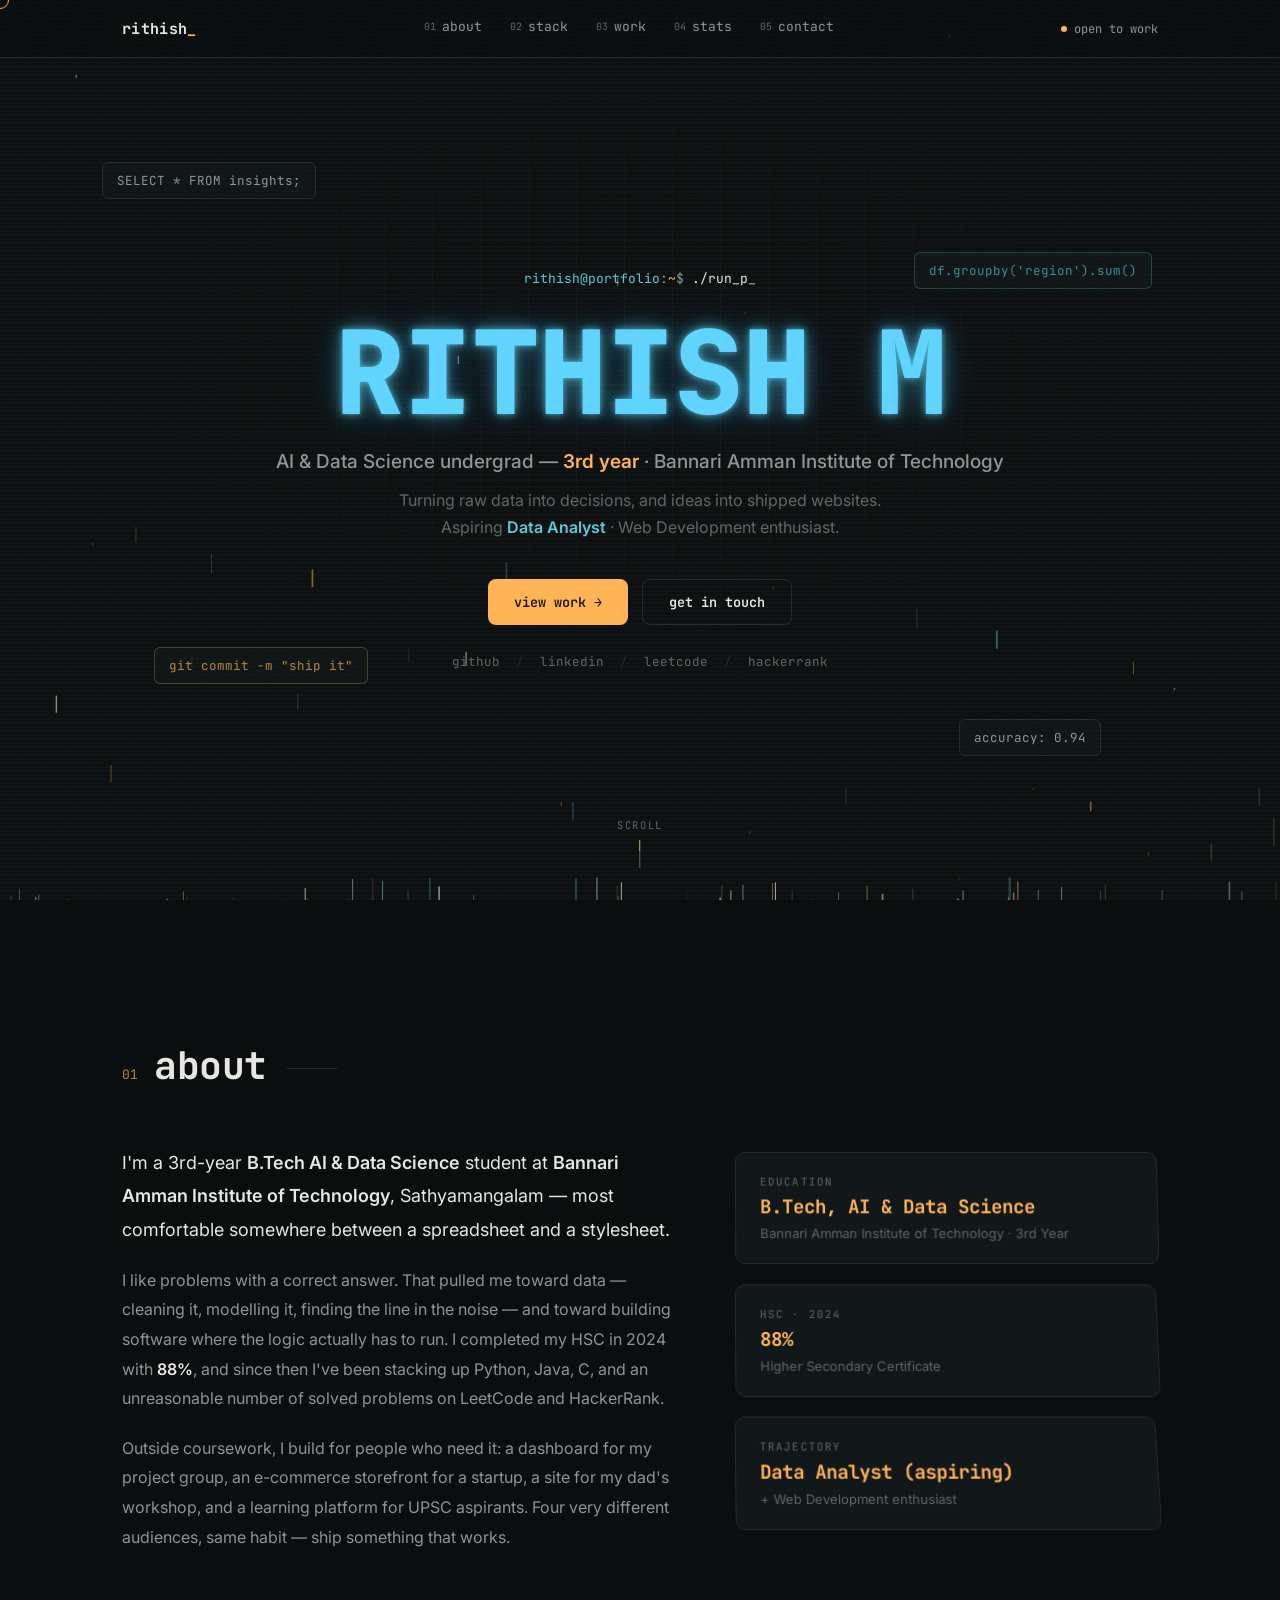
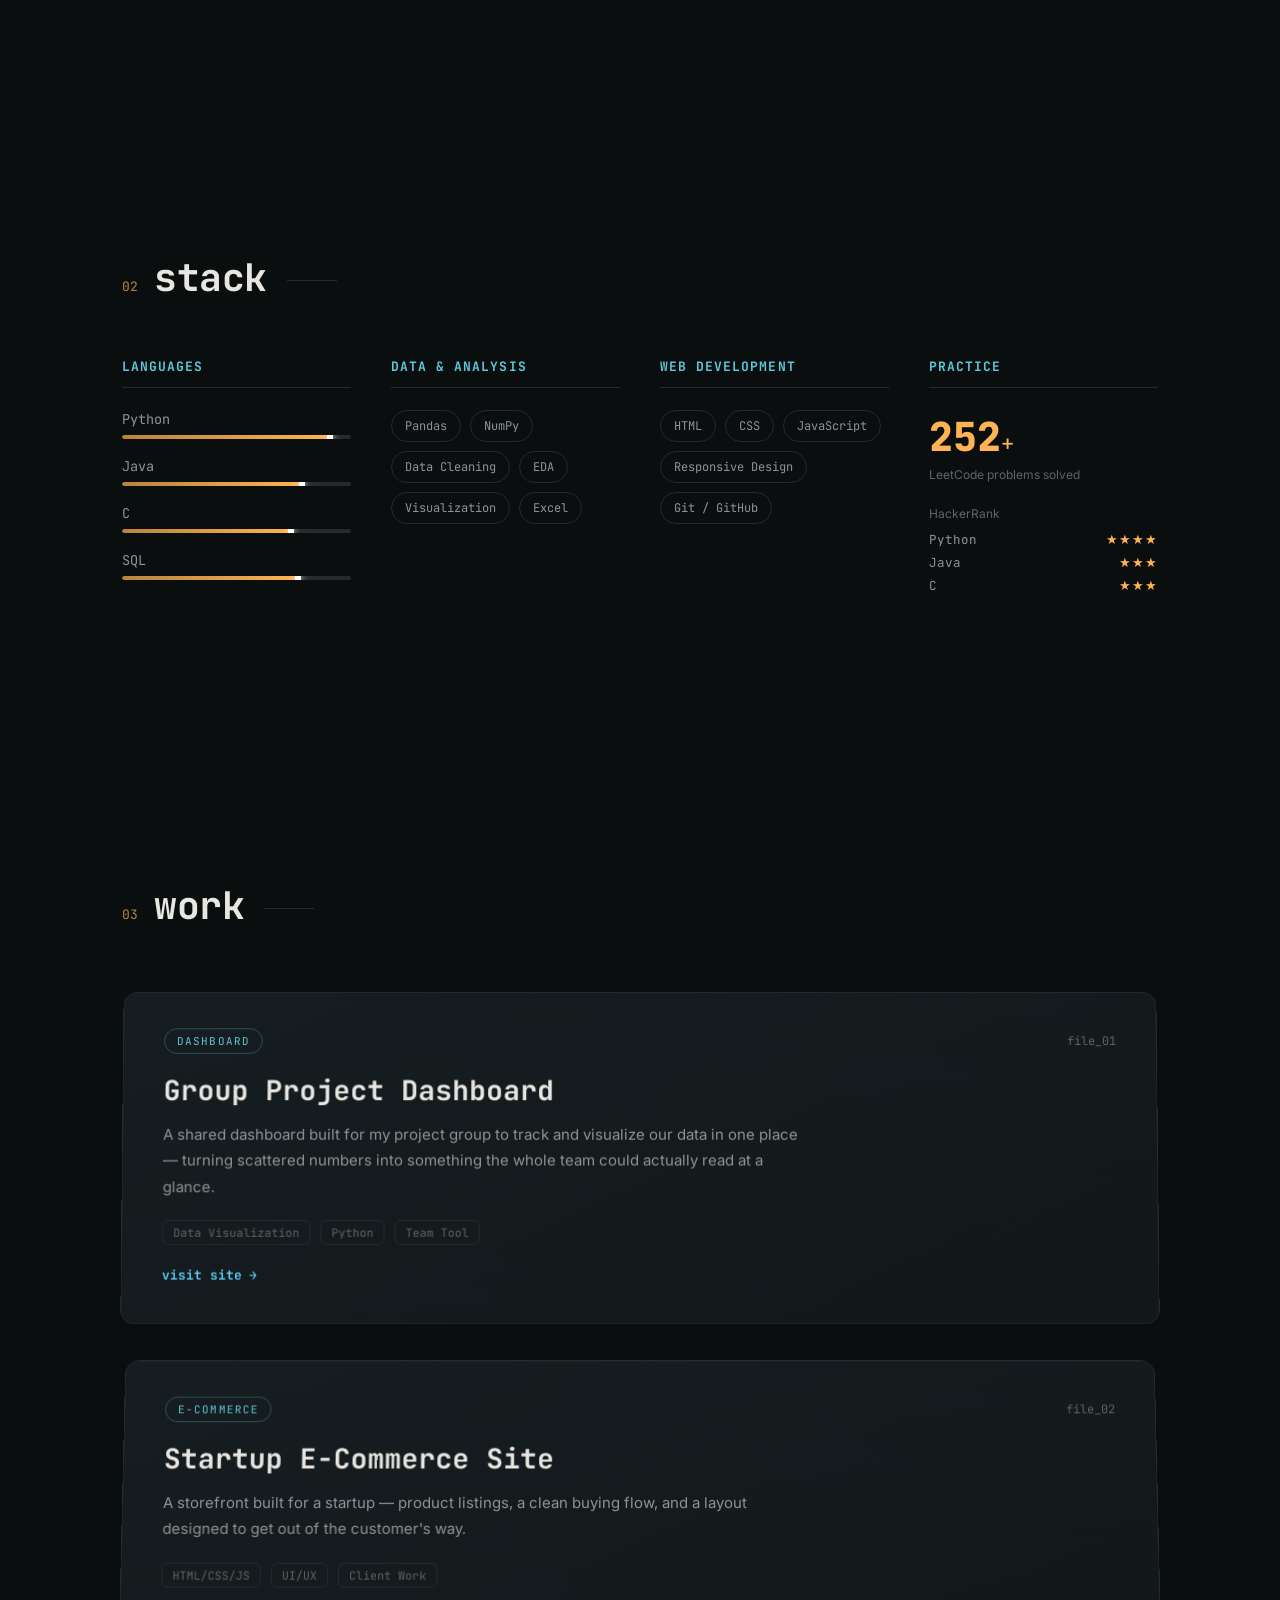
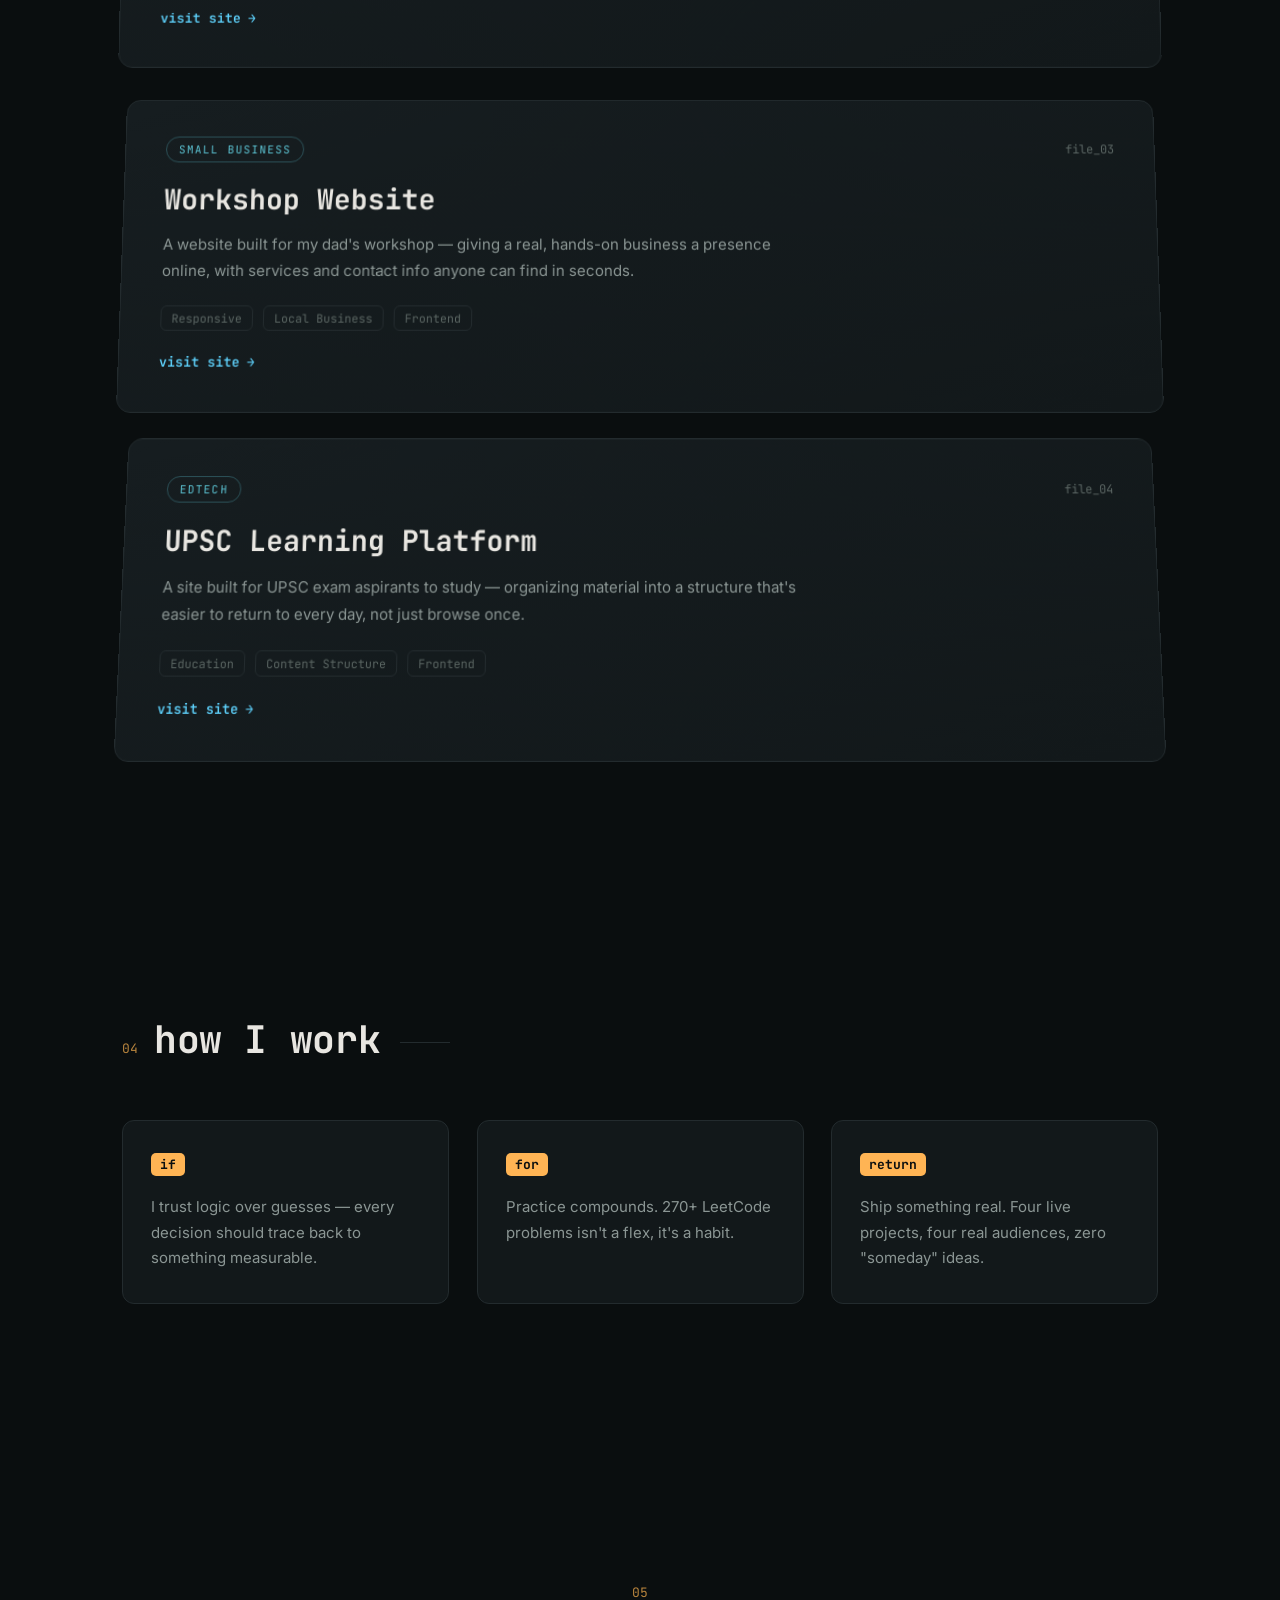
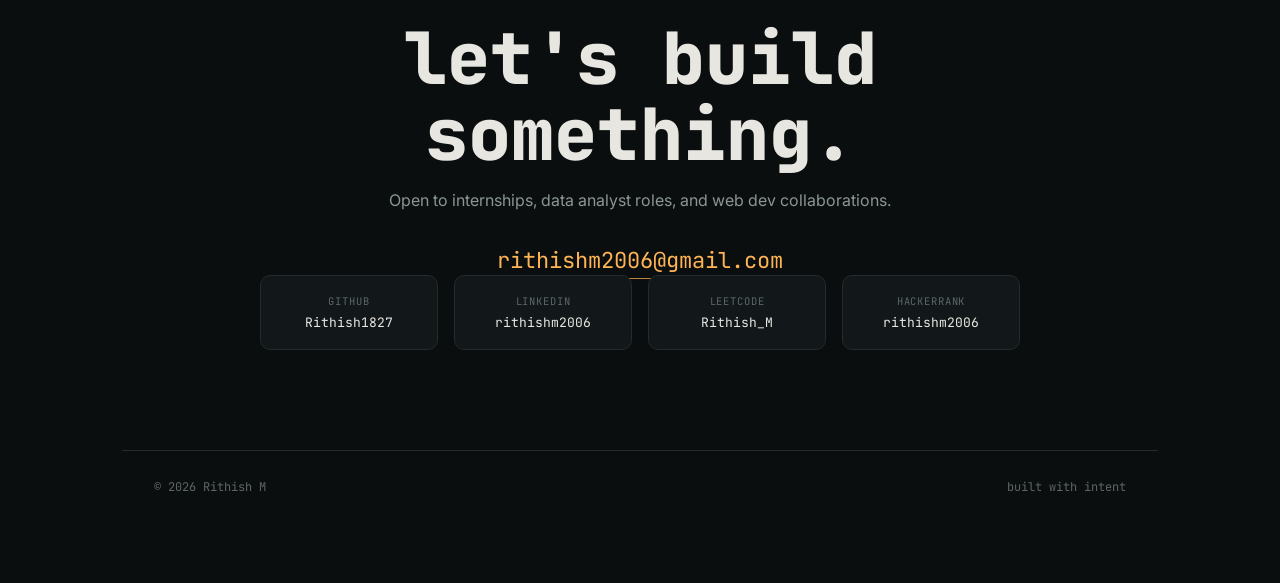
==== index.html @ 546fc9b4 "first commit" ====
<!DOCTYPE html>
<html lang="en">
<head>
<meta charset="UTF-8">
<meta name="viewport" content="width=device-width, initial-scale=1.0">
<title>Rithish M — Data Analyst &amp; Web Developer</title>
<link rel="preconnect" href="https://fonts.googleapis.com">
<link rel="preconnect" href="https://fonts.gstatic.com" crossorigin>
<link href="https://fonts.googleapis.com/css2?family=JetBrains+Mono:wght@400;500;600;700;800&family=Inter:wght@400;500;600;700&display=swap" rel="stylesheet">
<link rel="stylesheet" href="style.css?v=1.2">
<link rel="icon" type="image/svg+xml" href="favicon.svg">
</head>
<body>

<canvas id="space-starfield"></canvas>

<div class="grain"></div>
<div class="scanline"></div>

<!-- CURSOR DOT -->
<div class="cursor-dot" id="cursorDot"></div>

<!-- NAV -->
<nav class="nav" id="nav">
  <div class="nav-inner">
    <a href="#top" class="nav-logo">rithish<span class="cursor-blink">_</span></a>
    <div class="nav-links">
      <a href="#about"><span class="nav-num">01</span>about</a>
      <a href="#stack"><span class="nav-num">02</span>stack</a>
      <a href="#work"><span class="nav-num">03</span>work</a>
      <a href="#stats"><span class="nav-num">04</span>stats</a>
      <a href="#contact"><span class="nav-num">05</span>contact</a>
    </div>
    <div class="nav-status"><span class="dot-live"></span>open to work</div>
  </div>
</nav>

<!-- HERO -->
<header class="hero" id="top">
  <div class="hero-grid"></div>
  <div class="hero-3d-layer" id="heroLayer">
    <div class="float-card card-a" data-depth="0.6">SELECT * FROM insights;</div>
    <div class="float-card card-b" data-depth="0.9">df.groupby('region').sum()</div>
    <div class="float-card card-c" data-depth="0.4">git commit -m "ship it"</div>
    <div class="float-card card-d" data-depth="1.1">accuracy: 0.94</div>
  </div>

  <div class="hero-content">
    <div class="terminal-boot" id="terminalBoot">
      <p class="boot-line"><span class="prompt">rithish@portfolio</span>:<span class="path">~</span>$ <span class="typed" id="typedLine"></span><span class="cursor-blink">_</span></p>
    </div>

    <h1 class="hero-title">
      <span class="hero-title-line">RITHISH M</span>
    </h1>
    <p class="hero-subtitle">
      AI &amp; Data Science undergrad — <span class="accent">3rd year</span> · Bannari Amman Institute of Technology
    </p>
    <p class="hero-tagline">
      Turning raw data into decisions, and ideas into shipped websites.<br class="br-desktop">
      Aspiring <span class="accent-blue">Data Analyst</span> · Web Development enthusiast.
    </p>

    <div class="hero-cta">
      <a href="#work" class="btn btn-primary">view work <span class="arrow">→</span></a>
      <a href="#contact" class="btn btn-ghost">get in touch</a>
    </div>

    <div class="hero-links">
      <a href="https://github.com/Rithish1827" target="_blank" rel="noopener">github</a>
      <span class="sep">/</span>
      <a href="https://www.linkedin.com/in/rithishm2006/" target="_blank" rel="noopener">linkedin</a>
      <span class="sep">/</span>
      <a href="https://leetcode.com/u/Rithish_M/" target="_blank" rel="noopener">leetcode</a>
      <span class="sep">/</span>
      <a href="https://www.hackerrank.com/profile/rithishm2006" target="_blank" rel="noopener">hackerrank</a>
    </div>
  </div>

  <div class="scroll-cue">
    <span>scroll</span>
    <div class="scroll-line"></div>
  </div>
</header>

<!-- ABOUT -->
<section class="section about" id="about">
  <div class="section-head reveal-el reveal-slide">
    <span class="section-num">01</span>
    <h2 class="section-title">about</h2>
  </div>

  <div class="about-grid">
    <div class="about-text reveal-el reveal-slide">
      <p class="lead">
        I'm a 3rd-year <strong>B.Tech AI &amp; Data Science</strong> student at
        <strong> Bannari Amman Institute of Technology</strong>, Sathyamangalam —
        most comfortable somewhere between a spreadsheet and a stylesheet.
      </p>
      <p>
        I like problems with a correct answer. That pulled me toward data —
        cleaning it, modelling it, finding the line in the noise — and toward
        building software where the logic actually has to run. I completed my
        HSC in 2024 with <strong>88%</strong>, and since then I've been
        stacking up Python, Java, C, and an unreasonable number of solved
        problems on LeetCode and HackerRank.
      </p>
      <p>
        Outside coursework, I build for people who need it: a dashboard for
        my project group, an e-commerce storefront for a startup, a site for
        my dad's workshop, and a learning platform for UPSC aspirants.
        Four very different audiences, same habit — ship something that works.
      </p>
    </div>

    <div class="about-card-stack reveal-stagger" id="aboutCards">
      <div class="info-card reveal-el reveal-fade" data-depth="0.3">
        <span class="info-label">education</span>
        <span class="info-value">B.Tech, AI &amp; Data Science</span>
        <span class="info-sub">Bannari Amman Institute of Technology · 3rd Year</span>
      </div>
      <div class="info-card reveal-el reveal-fade" data-depth="0.5">
        <span class="info-label">hsc · 2024</span>
        <span class="info-value">88%</span>
        <span class="info-sub">Higher Secondary Certificate</span>
      </div>
      <div class="info-card reveal-el reveal-fade" data-depth="0.7">
        <span class="info-label">trajectory</span>
        <span class="info-value">Data Analyst (aspiring)</span>
        <span class="info-sub">+ Web Development enthusiast</span>
      </div>
    </div>
  </div>
</section>

<!-- STACK -->
<section class="section stack-section" id="stack">
  <div class="section-head reveal-el reveal-slide">
    <span class="section-num">02</span>
    <h2 class="section-title">stack</h2>
  </div>

  <div class="stack-columns reveal-stagger">
    <div class="stack-col reveal-el reveal-slide">
      <h3 class="stack-col-title">languages</h3>
      <ul class="skill-bars">
        <li><span class="skill-name">Python</span><div class="bar"><div class="bar-fill" style="--level:92%"></div></div></li>
        <li><span class="skill-name">Java</span><div class="bar"><div class="bar-fill" style="--level:80%"></div></div></li>
        <li><span class="skill-name">C</span><div class="bar"><div class="bar-fill" style="--level:75%"></div></div></li>
        <li><span class="skill-name">SQL</span><div class="bar"><div class="bar-fill" style="--level:78%"></div></div></li>
      </ul>
    </div>

    <div class="stack-col reveal-el reveal-slide">
      <h3 class="stack-col-title">data &amp; analysis</h3>
      <ul class="chip-list">
        <li>Pandas</li>
        <li>NumPy</li>
        <li>Data Cleaning</li>
        <li>EDA</li>
        <li>Visualization</li>
        <li>Excel</li>
      </ul>
    </div>

    <div class="stack-col reveal-el reveal-slide">
      <h3 class="stack-col-title">web development</h3>
      <ul class="chip-list">
        <li>HTML</li>
        <li>CSS</li>
        <li>JavaScript</li>
        <li>Responsive Design</li>
        <li>Git / GitHub</li>
      </ul>
    </div>

    <div class="stack-col reveal-el reveal-slide">
      <h3 class="stack-col-title">practice</h3>
      <div class="practice-stats">
        <div class="practice-stat">
          <span class="practice-num" data-target="270">0</span><span class="practice-plus">+</span>
          <span class="practice-label">LeetCode problems solved</span>
        </div>
        <div class="practice-stars">
          <span class="practice-label">HackerRank</span>
          <div class="hr-row"><span>Python</span><span class="stars">★★★★</span></div>
          <div class="hr-row"><span>Java</span><span class="stars">★★★</span></div>
          <div class="hr-row"><span>C</span><span class="stars">★★★</span></div>
        </div>
      </div>
    </div>
  </div>
</section>

<!-- WORK -->
<section class="section work" id="work">
  <div class="section-head reveal-el reveal-slide">
    <span class="section-num">03</span>
    <h2 class="section-title">work</h2>
  </div>

  <div class="project-stack reveal-stagger" id="projectStack">

    <article class="project-card reveal-el reveal-fade" data-depth="0.2">
      <div class="project-meta">
        <span class="project-tag">dashboard</span>
        <span class="project-index">file_01</span>
      </div>
      <h3 class="project-title">Group Project Dashboard</h3>
      <p class="project-desc">
        A shared dashboard built for my project group to track and visualize
        our data in one place — turning scattered numbers into something the
        whole team could actually read at a glance.
      </p>
      <div class="project-tags">
        <span>Data Visualization</span>
        <span>Python</span>
        <span>Team Tool</span>
      </div>
      <a href="https://fight-club-dashboard.onrender.com/" target="_blank" rel="noopener" class="project-link">visit site <span class="arrow">→</span></a>
    </article>

    <article class="project-card reveal-el reveal-fade" data-depth="0.45">
      <div class="project-meta">
        <span class="project-tag">e-commerce</span>
        <span class="project-index">file_02</span>
      </div>
      <h3 class="project-title">Startup E-Commerce Site</h3>
      <p class="project-desc">
        A storefront built for a startup — product listings, a clean buying
        flow, and a layout designed to get out of the customer's way.
      </p>
      <div class="project-tags">
        <span>HTML/CSS/JS</span>
        <span>UI/UX</span>
        <span>Client Work</span>
      </div>
      <a href="https://nirvi-jewels.onrender.com" target="_blank" rel="noopener" class="project-link">visit site <span class="arrow">→</span></a>
    </article>

    <article class="project-card reveal-el reveal-fade" data-depth="0.7">
      <div class="project-meta">
        <span class="project-tag">small business</span>
        <span class="project-index">file_03</span>
      </div>
      <h3 class="project-title">Workshop Website</h3>
      <p class="project-desc">
        A website built for my dad's workshop — giving a real, hands-on
        business a presence online, with services and contact info anyone
        can find in seconds.
      </p>
      <div class="project-tags">
        <span>Responsive</span>
        <span>Local Business</span>
        <span>Frontend</span>
      </div>
      <a href="https://mani-two-wheeler-works.onrender.com/" target="_blank" rel="noopener" class="project-link">visit site <span class="arrow">→</span></a>
    </article>

    <article class="project-card reveal-el reveal-fade" data-depth="0.95">
      <div class="project-meta">
        <span class="project-tag">edtech</span>
        <span class="project-index">file_04</span>
      </div>
      <h3 class="project-title">UPSC Learning Platform</h3>
      <p class="project-desc">
        A site built for UPSC exam aspirants to study — organizing material
        into a structure that's easier to return to every day, not just
        browse once.
      </p>
      <div class="project-tags">
        <span>Education</span>
        <span>Content Structure</span>
        <span>Frontend</span>
      </div>
      <a href="https://upsc-quiz-brwm.onrender.com/" target="_blank" rel="noopener" class="project-link">visit site <span class="arrow">→</span></a>
    </article>

  </div>
</section>

<!-- STATS / PHILOSOPHY -->
<section class="section stats-section" id="stats">
  <div class="section-head reveal-el reveal-slide">
    <span class="section-num">04</span>
    <h2 class="section-title">how I work</h2>
  </div>

  <div class="philosophy-grid reveal-stagger">
    <div class="philosophy-card reveal-el reveal-slide">
      <span class="philosophy-mark">if</span>
      <p>I trust logic over guesses — every decision should trace back to something measurable.</p>
    </div>
    <div class="philosophy-card reveal-el reveal-slide">
      <span class="philosophy-mark">for</span>
      <p>Practice compounds. 270+ LeetCode problems isn't a flex, it's a habit.</p>
    </div>
    <div class="philosophy-card reveal-el reveal-slide">
      <span class="philosophy-mark">return</span>
      <p>Ship something real. Four live projects, four real audiences, zero "someday" ideas.</p>
    </div>
  </div>
</section>

<!-- CONTACT -->
<section class="section contact" id="contact">
  <div class="contact-inner reveal-el reveal-slide">
    <span class="section-num">05</span>
    <h2 class="contact-title">let's build<br>something.</h2>
    <p class="contact-sub">Open to internships, data analyst roles, and web dev collaborations.</p>

    <div class="contact-links">
      <a href="mailto:rithishm2006@gmail.com" class="contact-link-main">rithishm2006@gmail.com</a>
    </div>

    <div class="contact-grid reveal-stagger">
      <a href="https://github.com/Rithish1827" target="_blank" rel="noopener" class="contact-tile reveal-el reveal-slide">
        <span class="tile-label">github</span>
        <span class="tile-value">Rithish1827</span>
      </a>
      <a href="https://www.linkedin.com/in/rithishm2006/" target="_blank" rel="noopener" class="contact-tile reveal-el reveal-slide">
        <span class="tile-label">linkedin</span>
        <span class="tile-value">rithishm2006</span>
      </a>
      <a href="https://leetcode.com/u/Rithish_M/" target="_blank" rel="noopener" class="contact-tile reveal-el reveal-slide">
        <span class="tile-label">leetcode</span>
        <span class="tile-value">Rithish_M</span>
      </a>
      <a href="https://www.hackerrank.com/profile/rithishm2006" target="_blank" rel="noopener" class="contact-tile reveal-el reveal-slide">
        <span class="tile-label">hackerrank</span>
        <span class="tile-value">rithishm2006</span>
      </a>
    </div>
  </div>

  <footer class="footer">
    <span>© 2026 Rithish M</span>
    <span>built with intent</span>
  </footer>
</section>

<script src="script.js?v=1.2"></script>
</body>
</html>
---- style.css ----
/* ============================================
   TOKENS
   ============================================ */
:root {
  --bg: #0a0e0f;
  --panel: #12181a;
  --panel-2: #161d20;
  --line: #232b2e;
  --text: #e8e6e1;
  --text-dim: #8b9694;
  --text-faint: #5c6764;
  --amber: #ffb454;
  --amber-dim: #b8843d;
  --blue: #5ec8d8;
  --blue-dim: #3d8a96;
  --jarvis: #5fd4ff;

  --mono: 'JetBrains Mono', monospace;
  --sans: 'Inter', sans-serif;

  --container: 1100px;
}

* { margin: 0; padding: 0; box-sizing: border-box; }

html {
  scroll-behavior: smooth;
}

body {
  background: var(--bg);
  color: var(--text);
  font-family: var(--sans);
  overflow-x: hidden;
  cursor: default;
  isolation: isolate;
}

a { color: inherit; text-decoration: none; }
ul { list-style: none; }

::selection { background: var(--amber); color: var(--bg); }

/* Focus visibility */
a:focus-visible, button:focus-visible {
  outline: 2px solid var(--amber);
  outline-offset: 3px;
}

/* ============================================
   SPACE STARFIELD
   ============================================ */
#space-starfield {
  position: fixed;
  inset: 0;
  z-index: -1;
  pointer-events: none;
}

/* ============================================
   AMBIENT TEXTURE
   ============================================ */
.grain {
  position: fixed; inset: 0; z-index: 200; pointer-events: none;
  opacity: 0.035; mix-blend-mode: overlay;
  background-image: url("data:image/svg+xml,%3Csvg xmlns='http://www.w3.org/2000/svg' width='100' height='100'%3E%3Cfilter id='n'%3E%3CfeTurbulence type='fractalNoise' baseFrequency='0.9' numOctaves='3' stitchTiles='stitch'/%3E%3C/filter%3E%3Crect width='100%25' height='100%25' filter='url(%23n)'/%3E%3C/svg%3E");
}

.scanline {
  position: fixed; inset: 0; z-index: 199; pointer-events: none;
  opacity: 0.025;
  background: repeating-linear-gradient(
    to bottom, transparent 0px, transparent 2px, #fff 3px, transparent 4px
  );
}

.cursor-dot {
  position: fixed; top: 0; left: 0; width: 18px; height: 18px;
  border: 1px solid var(--amber); border-radius: 50%;
  pointer-events: none; z-index: 999;
  transform: translate(-50%, -50%);
  transition: transform 0.15s ease, opacity 0.2s ease, width 0.2s, height 0.2s;
  mix-blend-mode: difference;
  display: none;
}
@media (hover: hover) and (pointer: fine) {
  .cursor-dot { display: block; }
}

.cursor-blink {
  display: inline-block;
  animation: blink 1.1s steps(1) infinite;
  color: var(--amber);
}
@keyframes blink { 50% { opacity: 0; } }

/* ============================================
   NAV
   ============================================ */
.nav {
  position: fixed; top: 0; left: 0; right: 0; z-index: 100;
  background: rgba(10, 14, 15, 0.75);
  backdrop-filter: blur(10px);
  border-bottom: 1px solid var(--line);
}

.nav-inner {
  max-width: var(--container); margin: 0 auto;
  display: flex; align-items: center; justify-content: space-between;
  padding: 18px 32px;
}

.nav-logo {
  font-family: var(--mono); font-weight: 700; font-size: 15px;
  letter-spacing: 0.02em;
}

.nav-links {
  display: flex; gap: 28px;
  font-family: var(--mono); font-size: 13px;
  color: var(--text-dim);
}

.nav-links a {
  display: flex; align-items: center; gap: 6px;
  transition: color 0.2s ease;
  position: relative;
  padding-bottom: 4px;
}
.nav-links a::after {
  content: '';
  position: absolute;
  bottom: 0; left: 0;
  width: 100%; height: 1px;
  background: var(--amber);
  transform: scaleX(0);
  transform-origin: right;
  transition: transform 0.3s cubic-bezier(0.16, 1, 0.3, 1);
}
.nav-links a:hover::after {
  transform: scaleX(1);
  transform-origin: left;
}
.nav-links a:hover { color: var(--amber); }

.nav-num {
  font-size: 10px; color: var(--text-faint);
}

.nav-status {
  font-family: var(--mono); font-size: 12px; color: var(--text-dim);
  display: flex; align-items: center; gap: 7px;
}

.dot-live {
  width: 6px; height: 6px; border-radius: 50%;
  background: var(--amber);
  box-shadow: 0 0 0 0 rgba(255,180,84,0.7);
  animation: pulse 2s infinite;
}
@keyframes pulse {
  0% { box-shadow: 0 0 0 0 rgba(255,180,84,0.5); }
  70% { box-shadow: 0 0 0 6px rgba(255,180,84,0); }
  100% { box-shadow: 0 0 0 0 rgba(255,180,84,0); }
}

@media (max-width: 760px) {
  .nav-links { display: none; }
  .nav-status { display: none; }
}

/* ============================================
   HERO — 3D depth layer + terminal boot
   ============================================ */
.hero {
  position: relative;
  min-height: 100vh;
  display: flex; flex-direction: column; align-items: center; justify-content: center;
  perspective: 1200px;
  overflow: hidden;
  padding: 120px 24px 80px;
}

.hero-grid {
  position: absolute; inset: 0; z-index: 0;
  background-image:
    linear-gradient(rgba(255,180,84,0.05) 1px, transparent 1px),
    linear-gradient(90deg, rgba(255,180,84,0.05) 1px, transparent 1px);
  background-size: 48px 48px;
  mask-image: radial-gradient(ellipse 60% 50% at 50% 40%, black 0%, transparent 75%);
}

.hero-3d-layer {
  position: absolute; inset: 0; z-index: 1;
  pointer-events: none;
  transform-style: preserve-3d;
}

.float-card {
  position: absolute;
  font-family: var(--mono); font-size: 12.5px; color: var(--text-dim);
  background: rgba(18, 24, 26, 0.75);
  border: 1px solid var(--line);
  border-radius: 6px;
  padding: 9px 14px;
  white-space: nowrap;
  backdrop-filter: blur(6px);
  will-change: transform;
}

.card-a { top: 18%; left: 8%; }
.card-b { top: 28%; right: 10%; color: var(--blue-dim); border-color: rgba(94,200,216,0.25); }
.card-c { bottom: 24%; left: 12%; color: var(--amber-dim); border-color: rgba(255,180,84,0.25); }
.card-d { bottom: 16%; right: 14%; }

@media (max-width: 760px) {
  .float-card { font-size: 9.5px; padding: 5px 9px; }
  .card-a { top: 8%; left: 4%; }
  .card-b { top: 14%; right: 4%; }
  .card-c { display: none; }
  .card-d { bottom: 6%; right: 4%; }
}

.hero-content {
  position: relative; z-index: 2;
  text-align: center;
  max-width: 760px;
}

.terminal-boot {
  font-family: var(--mono); font-size: 13px; color: var(--text-dim);
  margin-bottom: 28px;
  min-height: 20px;
}
.prompt { color: var(--blue); }
.path { color: var(--amber); }
.typed { color: var(--text); }

.hero-title {
  font-family: var(--mono);
  font-weight: 800;
  font-size: clamp(48px, 11vw, 116px);
  line-height: 0.95;
  letter-spacing: -0.02em;
  color: var(--text);
  margin-bottom: 22px;
}

.hero-title-line {
  display: inline-block;
  color: var(--jarvis);
  text-shadow:
    0 0 6px rgba(96, 220, 255, 0.65),
    0 0 18px rgba(96, 220, 255, 0.45),
    0 0 42px rgba(45, 170, 230, 0.3);
  animation: jarvisFlicker 4s ease-in-out infinite;
}

@keyframes jarvisFlicker {
  0%, 100% {
    text-shadow:
      0 0 6px rgba(96, 220, 255, 0.65),
      0 0 18px rgba(96, 220, 255, 0.45),
      0 0 42px rgba(45, 170, 230, 0.3);
  }
  50% {
    text-shadow:
      0 0 8px rgba(96, 220, 255, 0.85),
      0 0 24px rgba(96, 220, 255, 0.6),
      0 0 56px rgba(45, 170, 230, 0.4);
  }
}

@media (prefers-reduced-motion: reduce) {
  .hero-title-line { animation: none; }
}

.hero-subtitle {
  font-family: var(--sans);
  font-size: clamp(15px, 2vw, 19px);
  color: var(--text-dim);
  margin-bottom: 14px;
  font-weight: 500;
}

.hero-tagline {
  font-family: var(--sans);
  font-size: clamp(14px, 1.6vw, 16px);
  color: var(--text-faint);
  line-height: 1.7;
  margin-bottom: 38px;
}

.accent { color: var(--amber); font-weight: 600; }
.accent-blue { color: var(--blue); font-weight: 600; }

.hero-cta {
  display: flex; gap: 14px; justify-content: center; flex-wrap: wrap;
  margin-bottom: 28px;
}

.btn {
  font-family: var(--mono); font-size: 13.5px; font-weight: 600;
  padding: 13px 26px; border-radius: 8px;
  transition: transform 0.25s cubic-bezier(0.25, 1, 0.5, 1), box-shadow 0.25s ease, background 0.25s ease, color 0.25s ease;
  display: inline-flex; align-items: center; gap: 8px;
  transform: translate3d(var(--x, 0px), var(--y, 0px), 0) scale(var(--scale, 1));
  will-change: transform;
}

.btn-primary {
  background: var(--amber); color: #1a1306;
  position: relative;
  overflow: hidden;
  z-index: 1;
}
.btn-primary::before {
  content: '';
  position: absolute;
  top: 0;
  left: -150%;
  width: 100%;
  height: 100%;
  background: linear-gradient(
    120deg,
    transparent,
    rgba(255, 255, 255, 0.4),
    transparent
  );
  z-index: -1;
}
.btn-primary:hover::before {
  animation: sheenSweep 0.8s ease-in-out forwards;
}

@keyframes sheenSweep {
  0% { left: -150%; }
  100% { left: 150%; }
}

.btn-primary:hover {
  box-shadow: 0 0 20px rgba(255, 180, 84, 0.4), 0 0 40px rgba(255, 180, 84, 0.2);
}

.btn-ghost {
  border: 1px solid var(--line); color: var(--text);
  position: relative;
  overflow: hidden;
  z-index: 1;
  background: transparent;
}
.btn-ghost::before {
  content: '';
  position: absolute;
  top: 0;
  left: 0;
  width: 100%;
  height: 100%;
  background: var(--amber);
  transform: scaleX(0);
  transform-origin: right;
  transition: transform 0.35s cubic-bezier(0.16, 1, 0.3, 1);
  z-index: -1;
}
.btn-ghost:hover::before {
  transform: scaleX(1);
  transform-origin: left;
}
.btn-ghost:hover {
  border-color: var(--amber);
  color: #1a1306;
  box-shadow: 0 0 20px rgba(255, 180, 84, 0.25);
}

.btn:active {
  --scale: 0.95;
  transition: transform 0.05s ease;
}

.arrow { transition: transform 0.2s ease; display: inline-block; }
.btn-primary:hover .arrow { transform: translateX(3px); }
.btn-ghost:hover .arrow { color: #1a1306; }

.hero-links {
  font-family: var(--mono); font-size: 12.5px; color: var(--text-faint);
}
.hero-links a { transition: color 0.2s ease; }
.hero-links a:hover { color: var(--blue); }
.sep { margin: 0 8px; color: var(--line); }

.scroll-cue {
  position: absolute; bottom: 32px; left: 50%; transform: translateX(-50%);
  display: flex; flex-direction: column; align-items: center; gap: 8px;
  font-family: var(--mono); font-size: 10.5px; letter-spacing: 0.15em;
  color: var(--text-faint); text-transform: uppercase;
  z-index: 2;
}
.scroll-line {
  width: 1px; height: 28px; background: var(--text-faint);
  position: relative; overflow: hidden;
}
.scroll-line::after {
  content: ''; position: absolute; top: 0; left: 0; width: 100%; height: 40%;
  background: var(--amber);
  animation: scrollDown 1.8s ease-in-out infinite;
}
@keyframes scrollDown {
  0% { top: -40%; }
  100% { top: 100%; }
}

@media (max-width: 600px) {
  .br-desktop { display: none; }
}

/* ============================================
   SECTION SHARED
   ============================================ */
.section {
  max-width: var(--container); margin: 0 auto;
  padding: 140px 32px;
  position: relative;
}

.section-head {
  display: flex; align-items: baseline; gap: 16px;
  margin-bottom: 56px;
}

.section-num {
  font-family: var(--mono); font-size: 13px; color: var(--amber-dim);
}

.section-title {
  font-family: var(--mono); font-weight: 700;
  font-size: clamp(28px, 4vw, 38px);
  letter-spacing: -0.01em;
  position: relative;
}

.section-title::after {
  content: '';
  display: inline-block;
  width: 50px; height: 1px;
  background: var(--line);
  margin-left: 20px;
  vertical-align: middle;
}

/* ============================================
   ABOUT
   ============================================ */
.about-grid {
  display: grid; grid-template-columns: 1.3fr 1fr; gap: 64px;
  align-items: start;
  perspective: 1000px;
}

.about-text p {
  font-size: 16px; line-height: 1.85; color: var(--text-dim);
  margin-bottom: 20px;
}
.about-text strong { color: var(--text); font-weight: 600; }
.lead { font-size: 18px !important; color: var(--text) !important; }

.about-card-stack {
  display: flex; flex-direction: column; gap: 16px;
  transform-style: preserve-3d;
}

.info-card {
  background: var(--panel);
  border: 1px solid var(--line);
  border-radius: 10px;
  padding: 22px 24px;
  display: flex; flex-direction: column; gap: 6px;
  will-change: transform;
  transition: border-color 0.3s ease;
  position: relative;
  overflow: hidden;
}
.info-card::before {
  content: '';
  position: absolute; inset: 0; border-radius: inherit;
  background: radial-gradient(circle 250px at var(--mouse-x, 50%) var(--mouse-y, 50%), rgba(255, 180, 84, 0.08), transparent 80%);
  pointer-events: none;
  opacity: 0;
  transition: opacity 0.4s ease;
}
.info-card:hover::before {
  opacity: 1;
}
.info-card:hover { border-color: var(--amber-dim); }

.info-label {
  font-family: var(--mono); font-size: 11px; letter-spacing: 0.1em;
  text-transform: uppercase; color: var(--text-faint);
}
.info-value {
  font-family: var(--mono); font-size: 19px; font-weight: 700; color: var(--amber);
}
.info-sub { font-size: 13px; color: var(--text-faint); }

@media (max-width: 820px) {
  .about-grid { grid-template-columns: 1fr; gap: 40px; }
}

/* ============================================
   STACK
   ============================================ */
.stack-columns {
  display: grid; grid-template-columns: repeat(4, 1fr); gap: 40px;
}

.stack-col-title {
  font-family: var(--mono); font-size: 13px; color: var(--blue);
  text-transform: uppercase; letter-spacing: 0.08em;
  margin-bottom: 22px;
  padding-bottom: 12px;
  border-bottom: 1px solid var(--line);
}

.skill-bars li {
  display: flex; flex-direction: column; gap: 7px;
  margin-bottom: 18px;
}
.skill-name { font-size: 13.5px; color: var(--text-dim); font-family: var(--mono); }
.bar {
  width: 100%; height: 4px; background: var(--line); border-radius: 2px; overflow: hidden;
}
.bar-fill {
  height: 100%; width: 0%; background: linear-gradient(90deg, var(--amber-dim), var(--amber));
  border-radius: 2px;
  transition: width 1.4s cubic-bezier(0.16, 1, 0.3, 1);
  position: relative;
}
.bar-fill::after {
  content: '';
  position: absolute;
  top: 0; right: 0;
  width: 6px; height: 100%;
  background: #fff;
  box-shadow: 0 0 6px #fff, 0 0 12px var(--amber);
}
.bar-fill.in-view { width: var(--level); }

.chip-list {
  display: flex; flex-wrap: wrap; gap: 9px;
}
.chip-list li {
  font-family: var(--mono); font-size: 12px; color: var(--text-dim);
  border: 1px solid var(--line); border-radius: 20px;
  padding: 7px 13px;
  transition: border-color 0.2s ease, color 0.2s ease;
}
.chip-list li:hover { border-color: var(--blue-dim); color: var(--blue); }

.practice-stat { margin-bottom: 24px; }
.practice-num {
  font-family: var(--mono); font-size: 40px; font-weight: 800; color: var(--amber);
}
.practice-plus { font-family: var(--mono); font-size: 22px; color: var(--amber); }
.practice-label { display: block; font-size: 12px; color: var(--text-faint); margin-top: 4px; }

.practice-stars .practice-label { margin-bottom: 10px; }
.hr-row {
  display: flex; justify-content: space-between;
  font-family: var(--mono); font-size: 12.5px; color: var(--text-dim);
  margin-bottom: 6px;
}
.stars { color: var(--amber); letter-spacing: 1px; }

@media (max-width: 900px) {
  .stack-columns { grid-template-columns: repeat(2, 1fr); gap: 32px 24px; }
}
@media (max-width: 560px) {
  .stack-columns { grid-template-columns: 1fr; }
}

/* ============================================
   WORK — 3D tilting project stack
   ============================================ */
.project-stack {
  display: flex; flex-direction: column; gap: 28px;
  perspective: 1400px;
}

.project-card {
  background: linear-gradient(155deg, var(--panel-2), var(--panel));
  border: 1px solid var(--line);
  border-radius: 14px;
  padding: 36px 40px;
  will-change: transform;
  transform-style: preserve-3d;
  transition: border-color 0.3s ease, box-shadow 0.3s ease;
  position: relative;
  overflow: hidden;
}

.project-card::before {
  content: '';
  position: absolute; inset: 0; border-radius: 14px;
  background: radial-gradient(circle 350px at var(--mouse-x, 85%) var(--mouse-y, 15%), rgba(94,200,216,0.12), transparent 75%);
  pointer-events: none;
  opacity: 0;
  transition: opacity 0.4s ease;
}

.project-card:hover::before {
  opacity: 1;
}

.project-card:hover {
  border-color: var(--amber-dim);
  box-shadow: 0 20px 60px -20px rgba(0,0,0,0.5);
}

.project-meta {
  display: flex; justify-content: space-between; align-items: center;
  margin-bottom: 18px;
}

.project-tag {
  font-family: var(--mono); font-size: 11px; letter-spacing: 0.1em; text-transform: uppercase;
  color: var(--blue);
  border: 1px solid rgba(94,200,216,0.3);
  border-radius: 20px;
  padding: 5px 12px;
}

.project-index {
  font-family: var(--mono); font-size: 12px; color: var(--text-faint);
}

.project-title {
  font-family: var(--mono); font-size: clamp(22px, 3vw, 28px); font-weight: 700;
  margin-bottom: 14px;
  color: var(--text);
}

.project-desc {
  font-size: 15px; line-height: 1.75; color: var(--text-dim);
  max-width: 640px;
  margin-bottom: 20px;
}

.project-tags {
  display: flex; gap: 10px; flex-wrap: wrap;
}
.project-tags span {
  font-family: var(--mono); font-size: 11.5px; color: var(--text-faint);
  border: 1px solid var(--line); border-radius: 6px; padding: 4px 10px;
}

.project-link {
  display: inline-flex; align-items: center; gap: 7px;
  font-family: var(--mono); font-size: 13px; font-weight: 600;
  color: var(--jarvis);
  margin-top: 22px;
  padding-bottom: 4px;
  position: relative;
  transition: border-color 0.2s ease, gap 0.2s ease, color 0.2s ease;
}
.project-link::after {
  content: '';
  position: absolute;
  bottom: 0;
  left: 0;
  width: 100%;
  height: 1px;
  background: var(--jarvis);
  transform: scaleX(0);
  transform-origin: right;
  transition: transform 0.3s cubic-bezier(0.16, 1, 0.3, 1);
}
.project-link:hover::after {
  transform: scaleX(1);
  transform-origin: left;
}
.project-link:hover {
  gap: 11px;
}
.project-link .arrow { transition: transform 0.2s ease; }
.project-link:hover .arrow { transform: translateX(2px); }

@media (max-width: 700px) {
  .project-card { padding: 26px 24px; }
}

/* ============================================
   PHILOSOPHY
   ============================================ */
.philosophy-grid {
  display: grid; grid-template-columns: repeat(3, 1fr); gap: 28px;
}

.philosophy-card {
  background: var(--panel);
  border: 1px solid var(--line);
  border-radius: 12px;
  padding: 32px 28px;
  position: relative;
  overflow: hidden;
}
.philosophy-card::before {
  content: '';
  position: absolute; inset: 0; border-radius: inherit;
  background: radial-gradient(circle 250px at var(--mouse-x, 50%) var(--mouse-y, 50%), rgba(255, 180, 84, 0.08), transparent 80%);
  pointer-events: none;
  opacity: 0;
  transition: opacity 0.4s ease;
}
.philosophy-card:hover::before {
  opacity: 1;
}

.philosophy-mark {
  display: inline-block;
  font-family: var(--mono); font-weight: 700; font-size: 13px;
  color: var(--bg); background: var(--amber);
  border-radius: 5px; padding: 3px 9px;
  margin-bottom: 18px;
}

.philosophy-card p {
  font-size: 15px; line-height: 1.7; color: var(--text-dim);
}

@media (max-width: 820px) {
  .philosophy-grid { grid-template-columns: 1fr; }
}

/* ============================================
   CONTACT
   ============================================ */
.contact {
  text-align: center;
  padding-bottom: 60px;
}

.contact-inner { display: flex; flex-direction: column; align-items: center; }

.contact .section-num { display: block; margin-bottom: 20px; }

.contact-title {
  font-family: var(--mono); font-weight: 800;
  font-size: clamp(36px, 7vw, 72px);
  line-height: 1.05;
  margin-bottom: 18px;
}

.contact-sub {
  color: var(--text-dim); font-size: 16px; margin-bottom: 36px;
}

.contact-link-main {
  font-family: var(--mono); font-size: clamp(16px, 2.4vw, 22px);
  color: var(--amber);
  position: relative;
  padding-bottom: 4px;
  margin-bottom: 56px;
  transition: color 0.3s ease;
}
.contact-link-main::after {
  content: '';
  position: absolute;
  bottom: 0;
  left: 0;
  width: 100%;
  height: 1px;
  background: var(--amber-dim);
  transform: scaleX(1);
  transform-origin: right;
  transition: transform 0.3s cubic-bezier(0.16, 1, 0.3, 1), background-color 0.3s ease;
}
.contact-link-main:hover {
  color: var(--blue);
}
.contact-link-main:hover::after {
  background: var(--blue);
  transform-origin: left;
}

.contact-grid {
  display: grid; grid-template-columns: repeat(4, 1fr); gap: 16px;
  width: 100%; max-width: 760px;
}

.contact-tile {
  background: var(--panel);
  border: 1px solid var(--line);
  border-radius: 10px;
  padding: 18px 16px;
  display: flex; flex-direction: column; gap: 6px;
  transition: border-color 0.2s ease, transform 0.2s ease, box-shadow 0.2s ease;
}
.contact-tile:hover {
  border-color: var(--blue);
  transform: translateY(-5px);
  box-shadow: 0 10px 30px rgba(94, 200, 216, 0.12);
}
.contact-tile:active {
  transform: translateY(-2px) scale(0.97);
  box-shadow: 0 5px 15px rgba(94, 200, 216, 0.08);
}

.tile-label {
  font-family: var(--mono); font-size: 10.5px; text-transform: uppercase;
  letter-spacing: 0.08em; color: var(--text-faint);
}
.tile-value { font-family: var(--mono); font-size: 13px; color: var(--text); }

@media (max-width: 700px) {
  .contact-grid { grid-template-columns: repeat(2, 1fr); }
}

.footer {
  max-width: var(--container); margin: 100px auto 0;
  padding: 28px 32px;
  border-top: 1px solid var(--line);
  display: flex; justify-content: space-between;
  font-family: var(--mono); font-size: 12px; color: var(--text-faint);
}

/* ============================================
   HERO ENTRANCE SEQUENCE
   ============================================ */
.hero-content > * {
  opacity: 0;
  transform: translateY(20px);
  will-change: opacity, transform;
}

.loaded .hero-content > * {
  animation: heroEntrance 1.0s cubic-bezier(0.16, 1, 0.3, 1) forwards;
}
.loaded .hero-content .terminal-boot { animation-delay: 0.1s; }
.loaded .hero-content .hero-title { animation-delay: 0.3s; }
.loaded .hero-content .hero-subtitle { animation-delay: 0.45s; }
.loaded .hero-content .hero-tagline { animation-delay: 0.6s; }
.loaded .hero-content .hero-cta { animation-delay: 0.75s; }
.loaded .hero-content .hero-links { animation-delay: 0.9s; }

@keyframes heroEntrance {
  to {
    opacity: 1;
    transform: translateY(0);
  }
}

/* ============================================
   SCROLL REVEAL & STAGGER
   ============================================ */
.reveal-el {
  opacity: 0;
  will-change: opacity, transform;
}
.reveal-el.revealed {
  opacity: 1;
}

/* Slide up variant */
.reveal-el.reveal-slide {
  transform: translateY(30px);
  transition: opacity 1.0s cubic-bezier(0.16, 1, 0.3, 1), transform 1.0s cubic-bezier(0.16, 1, 0.3, 1);
}
.reveal-el.reveal-slide.revealed {
  transform: translateY(0);
}

/* Fade only variant */
.reveal-el.reveal-fade {
  transition: opacity 1.0s cubic-bezier(0.16, 1, 0.3, 1);
}

/* Stagger delay classes */
.reveal-stagger > .reveal-el:nth-child(1) { transition-delay: 0.08s; }
.reveal-stagger > .reveal-el:nth-child(2) { transition-delay: 0.18s; }
.reveal-stagger > .reveal-el:nth-child(3) { transition-delay: 0.28s; }
.reveal-stagger > .reveal-el:nth-child(4) { transition-delay: 0.38s; }
.reveal-stagger > .reveal-el:nth-child(5) { transition-delay: 0.48s; }

/* ============================================
   REDUCED MOTION
   ============================================ */
@media (prefers-reduced-motion: reduce) {
  *, *::before, *::after {
    animation-duration: 0.01ms !important;
    animation-iteration-count: 1 !important;
    transition-duration: 0.01ms !important;
    scroll-behavior: auto !important;
  }
}
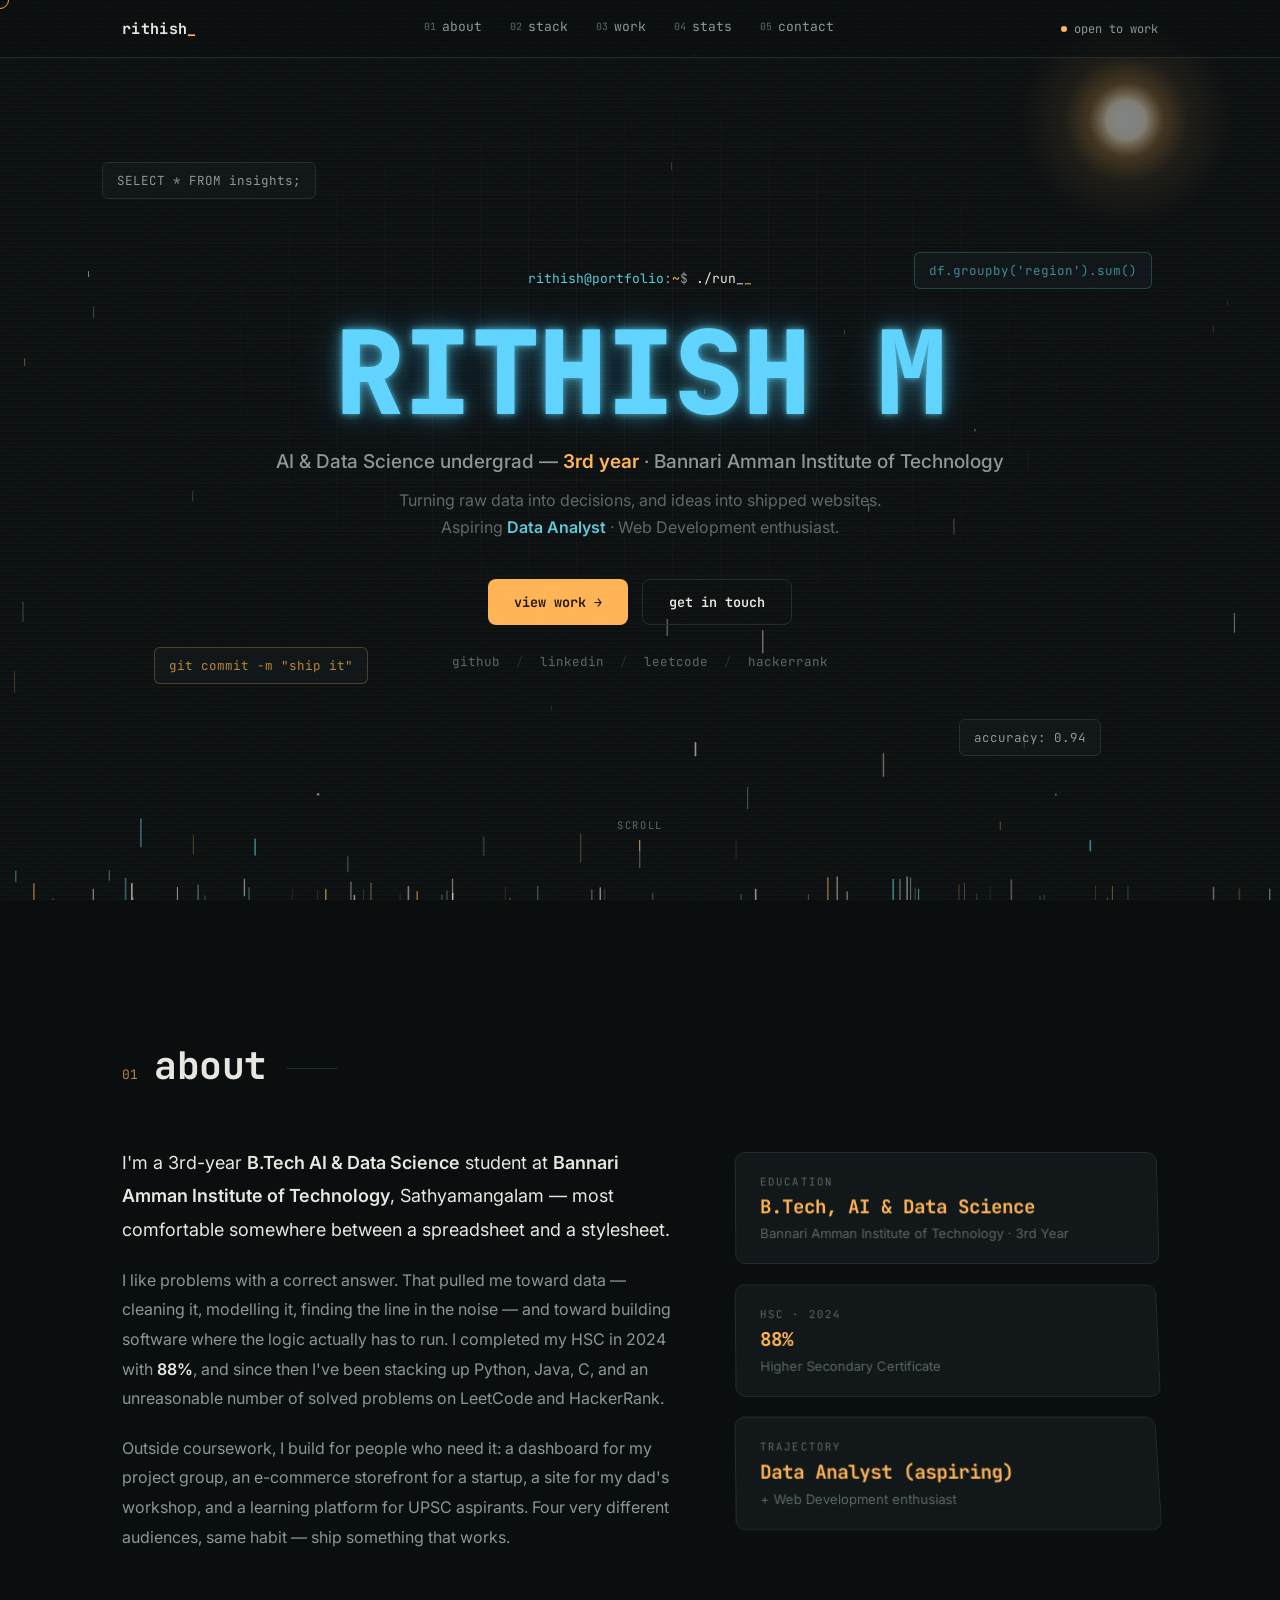
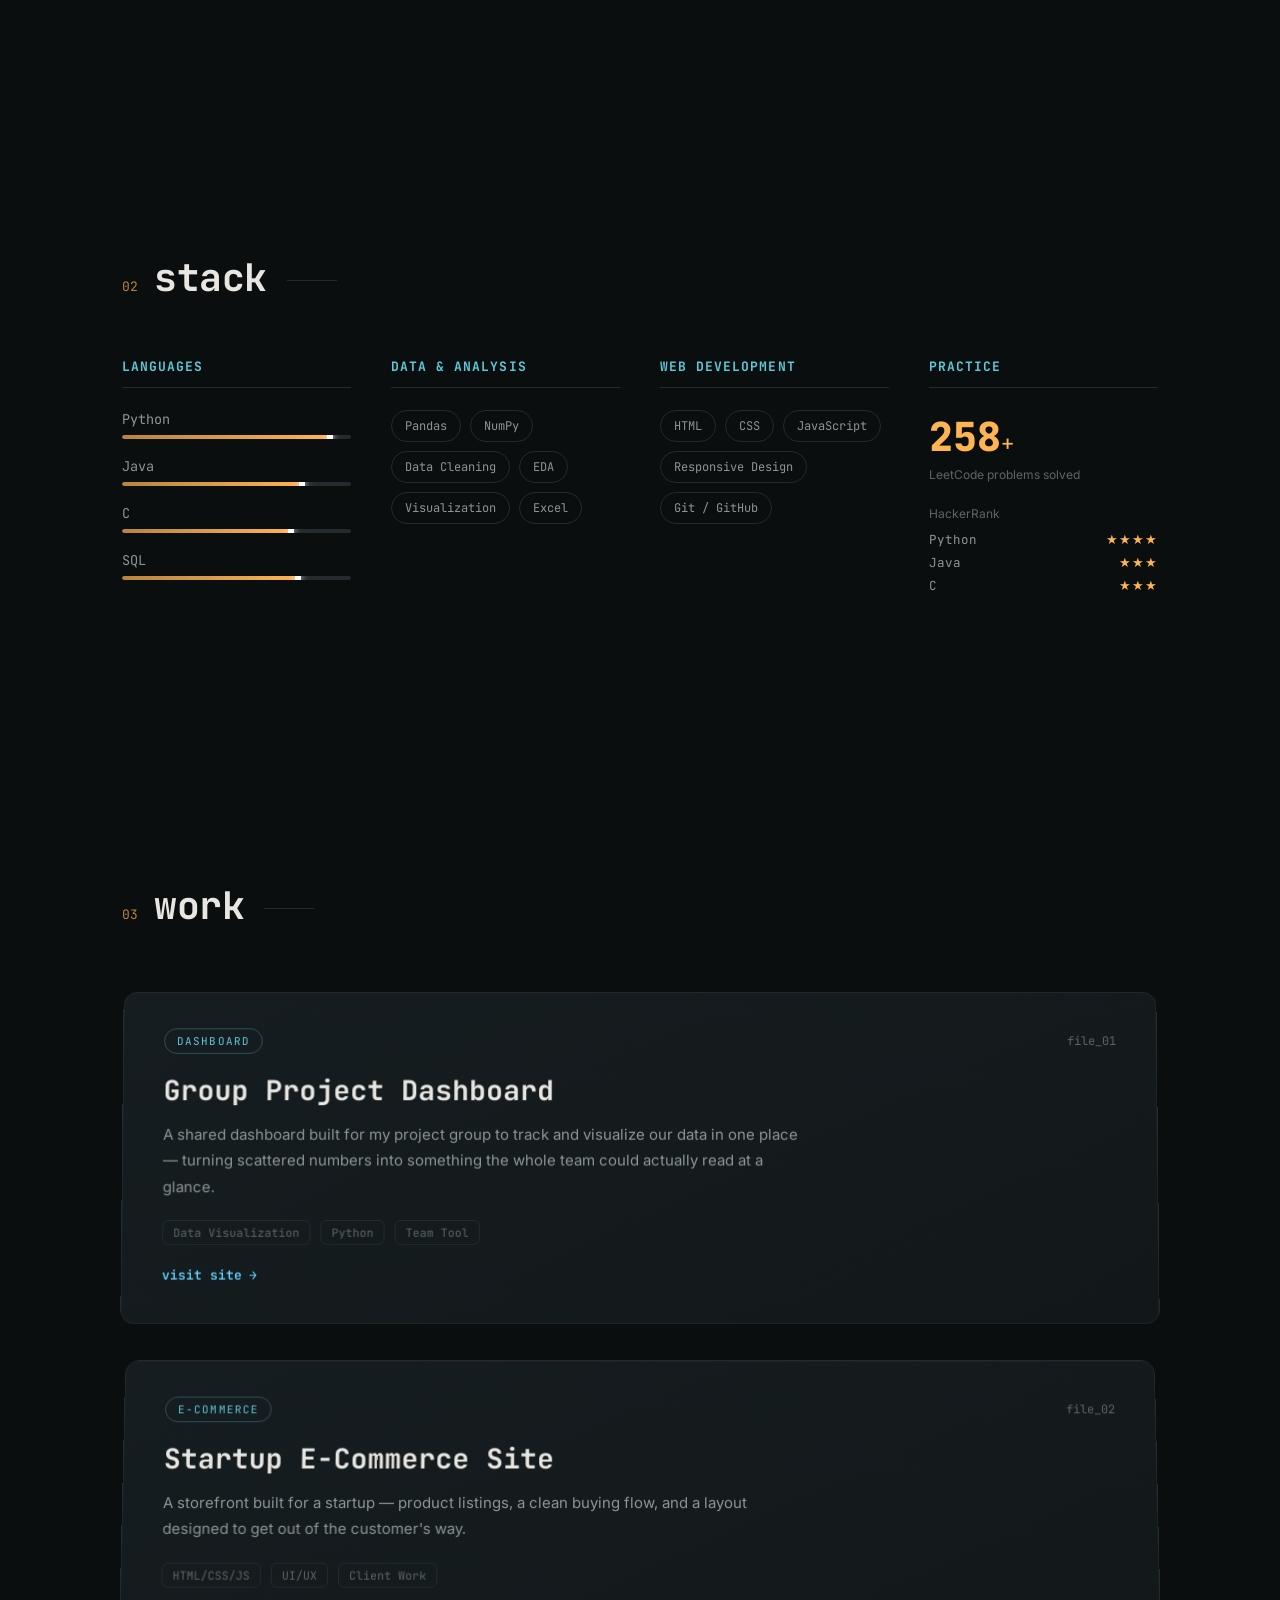
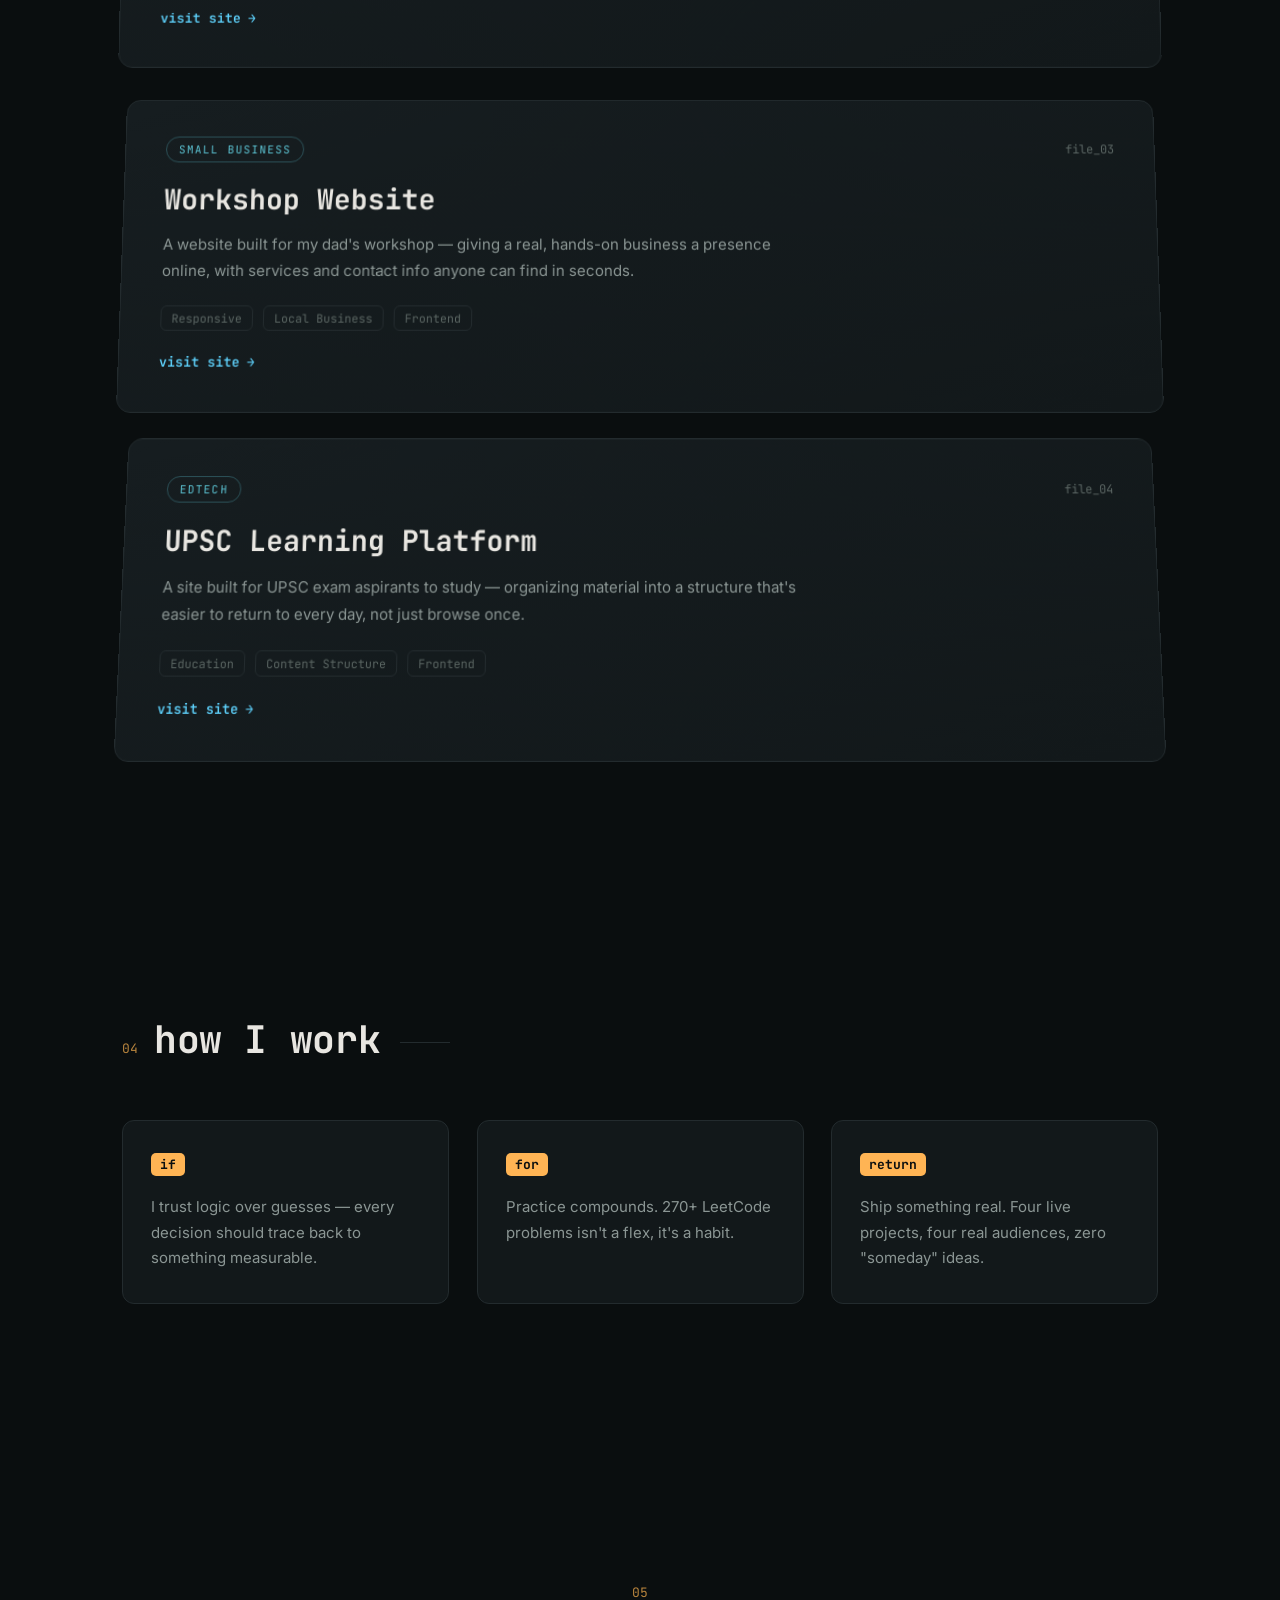
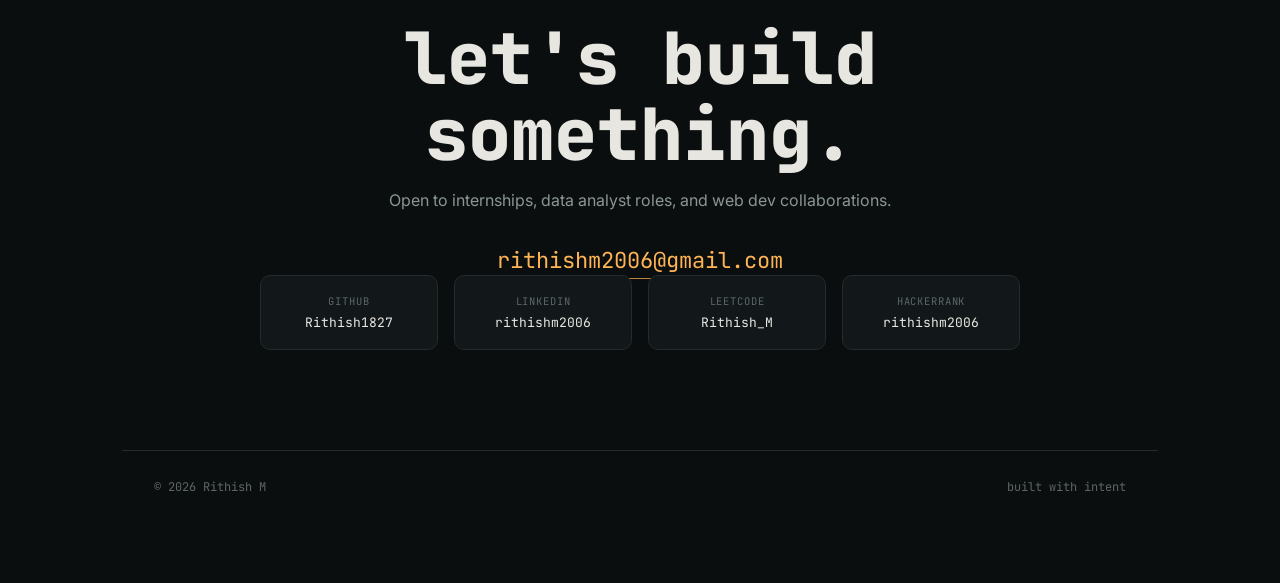
==== commit 65234ca3: "metroids added" ====
--- a/index.html
+++ b/index.html
@@ -7,7 +7,7 @@
 <link rel="preconnect" href="https://fonts.googleapis.com">
 <link rel="preconnect" href="https://fonts.gstatic.com" crossorigin>
 <link href="https://fonts.googleapis.com/css2?family=JetBrains+Mono:wght@400;500;600;700;800&family=Inter:wght@400;500;600;700&display=swap" rel="stylesheet">
-<link rel="stylesheet" href="style.css?v=1.2">
+<link rel="stylesheet" href="style.css">
 <link rel="icon" type="image/svg+xml" href="favicon.svg">
 </head>
 <body>
@@ -339,6 +339,6 @@
   </footer>
 </section>
 
-<script src="script.js?v=1.2"></script>
+<script src="script.js"></script>
 </body>
 </html>
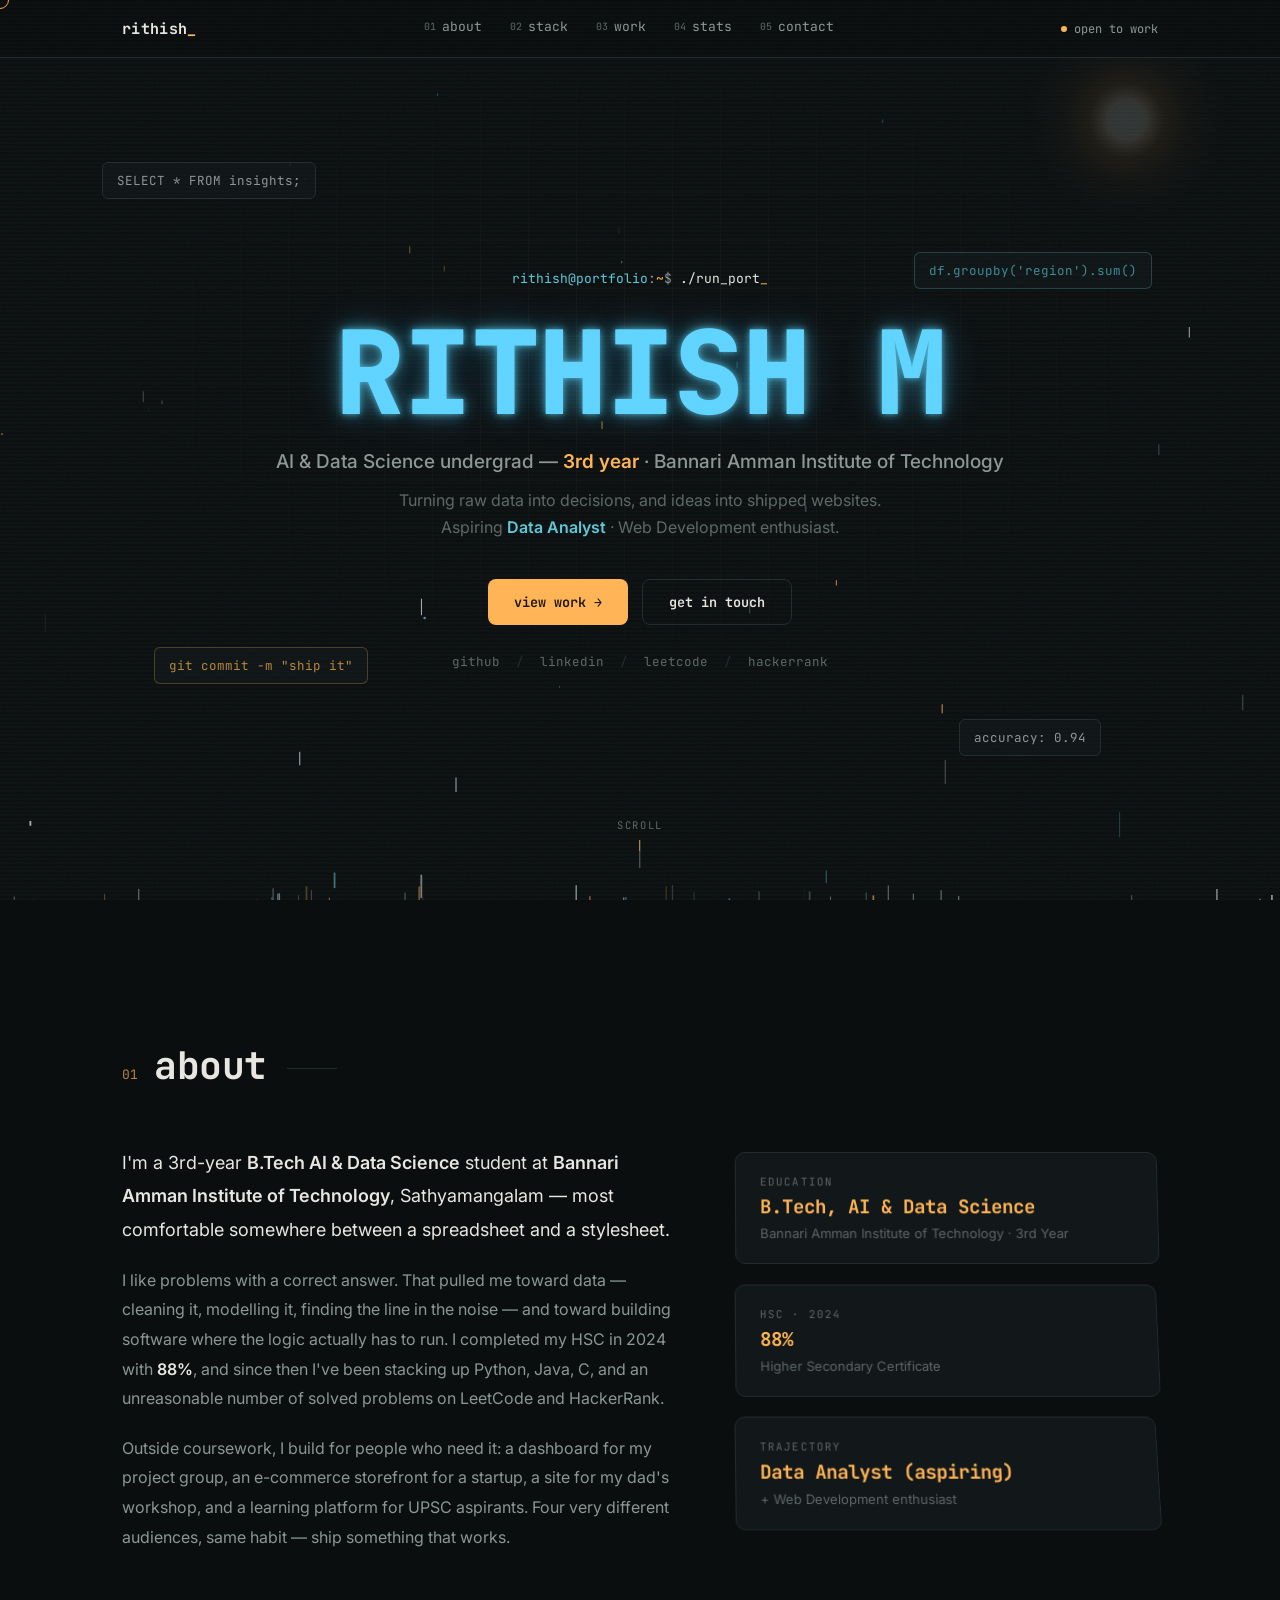
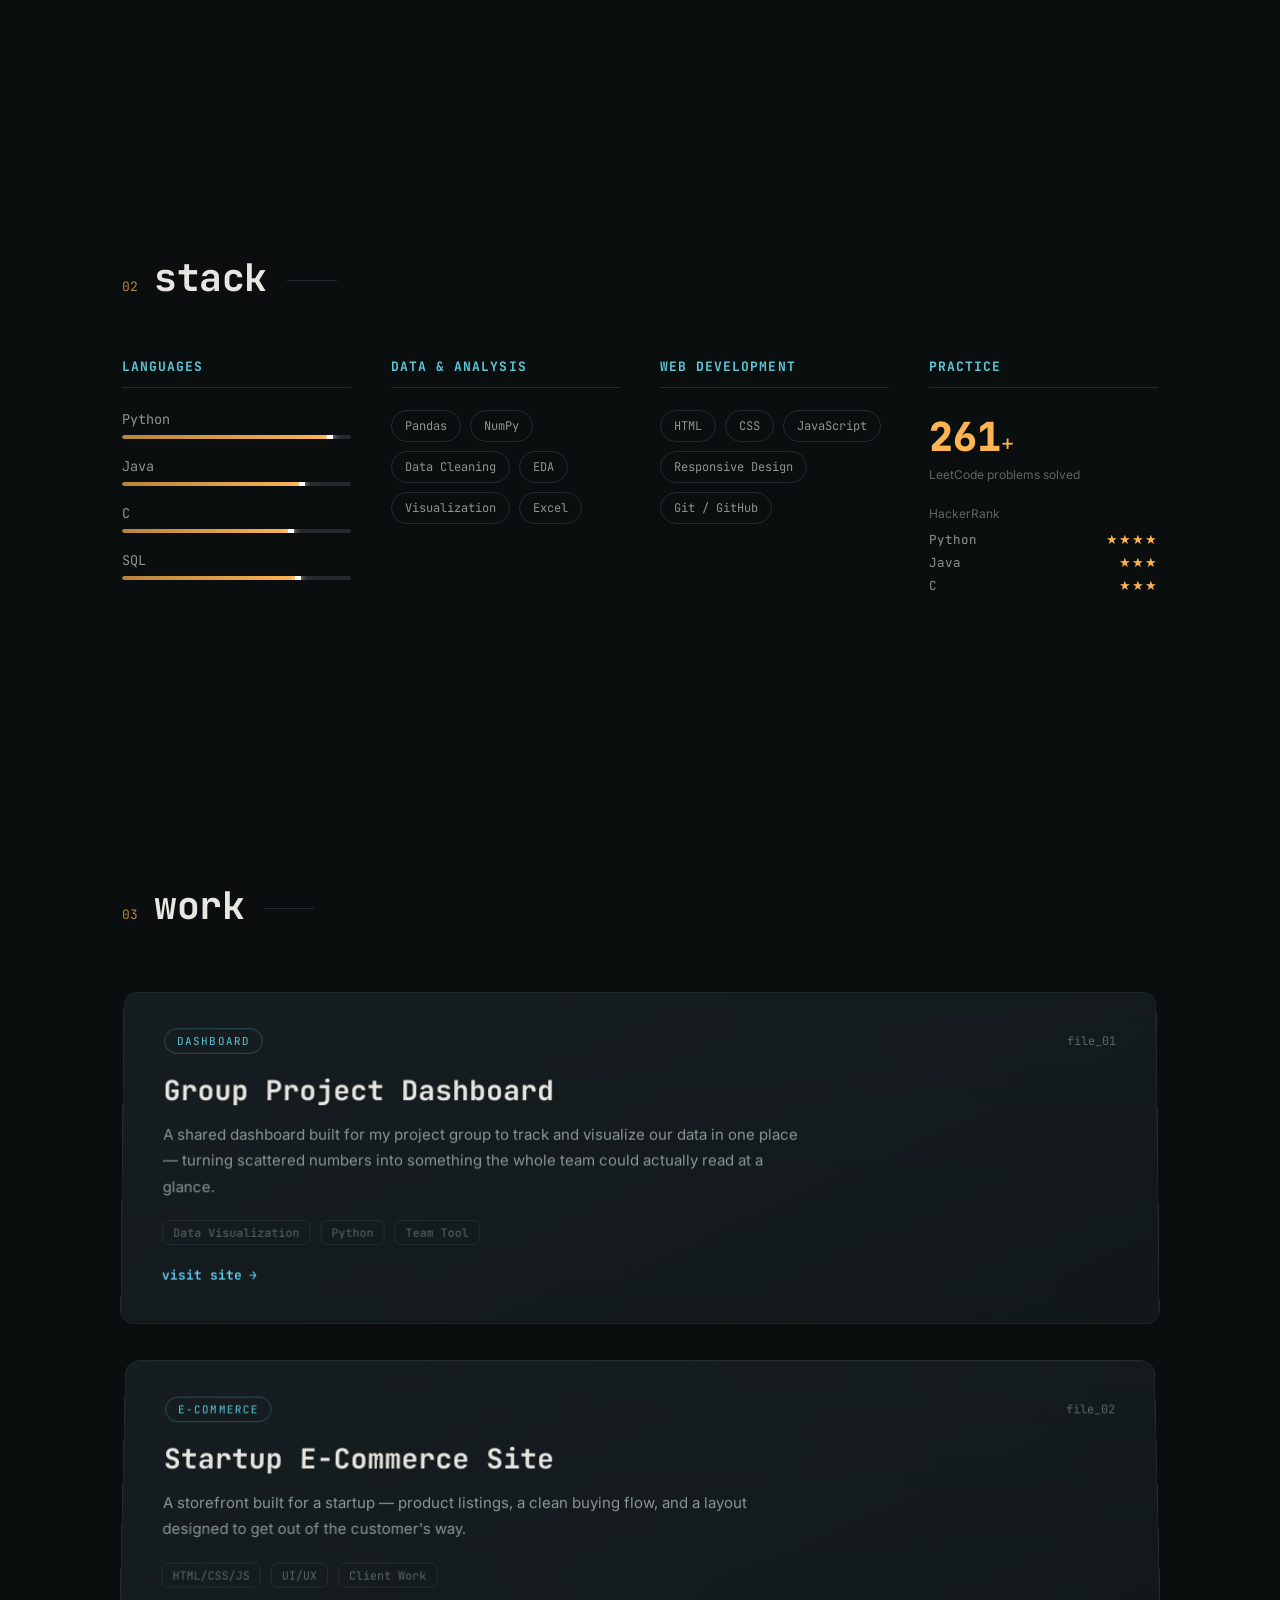
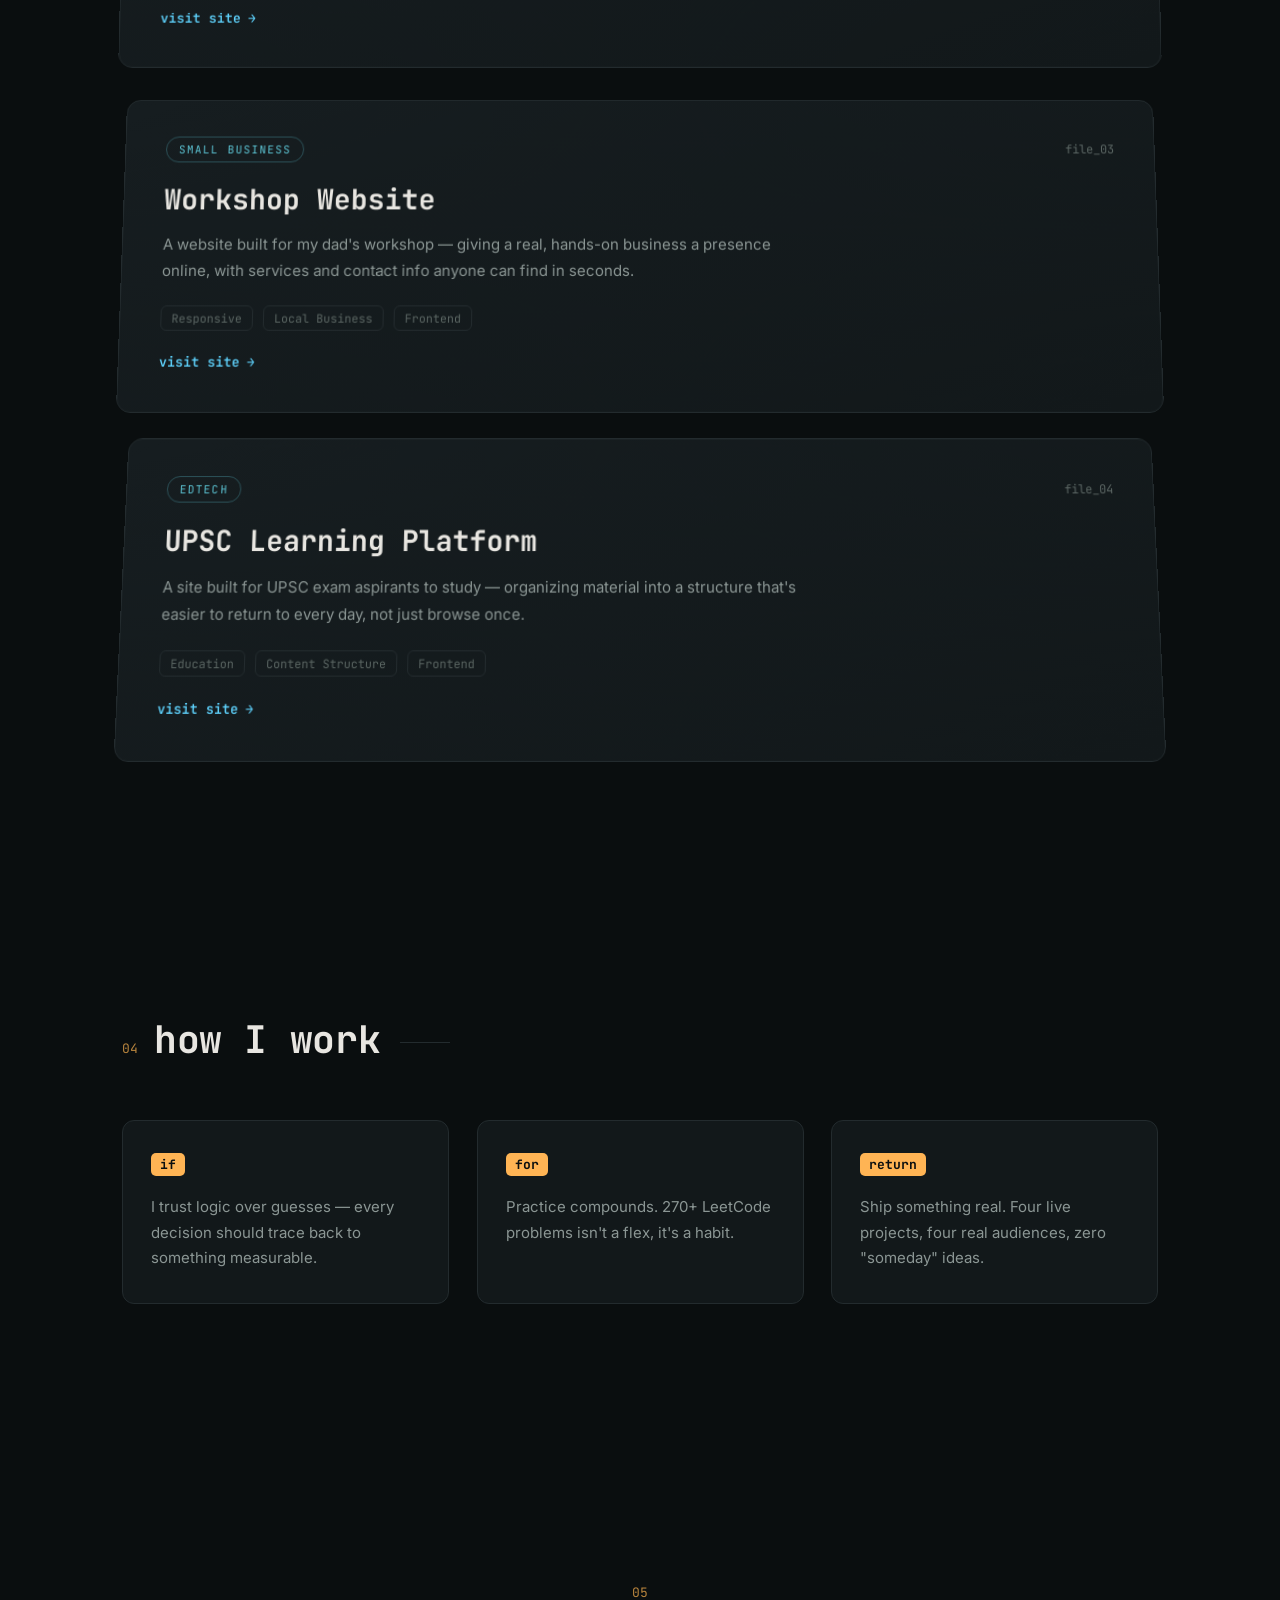
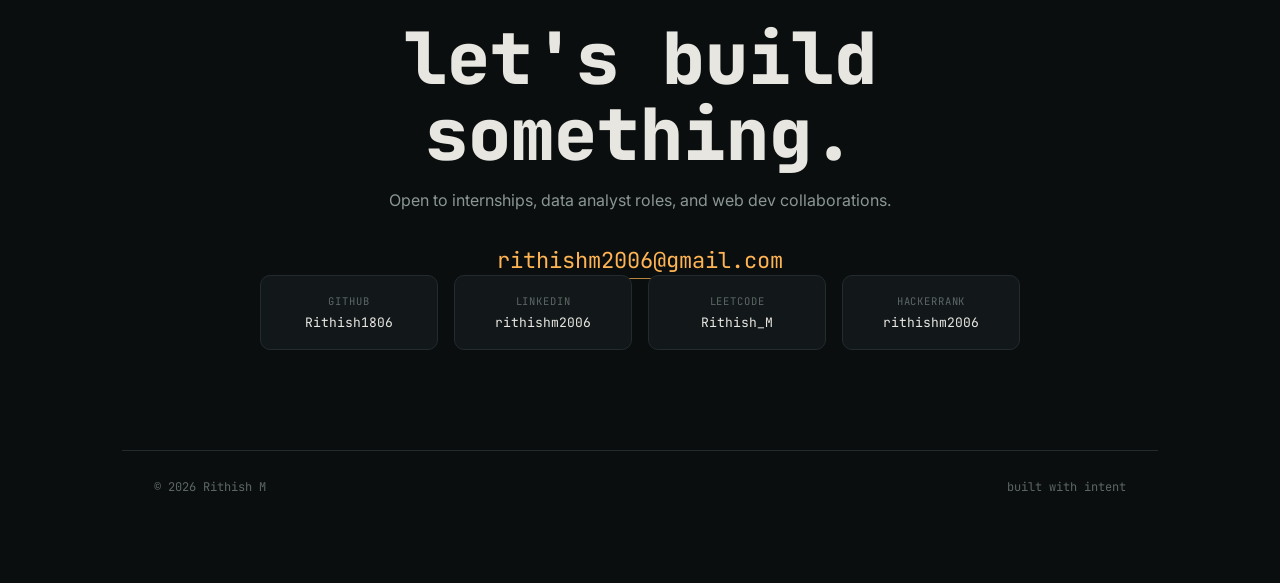
==== commit d172dff8: "Update GitHub link to Rithish1806" ====
--- a/index.html
+++ b/index.html
@@ -67,7 +67,7 @@
     </div>
 
     <div class="hero-links">
-      <a href="https://github.com/Rithish1827" target="_blank" rel="noopener">github</a>
+      <a href="https://github.com/Rithish1806" target="_blank" rel="noopener">github</a>
       <span class="sep">/</span>
       <a href="https://www.linkedin.com/in/rithishm2006/" target="_blank" rel="noopener">linkedin</a>
       <span class="sep">/</span>
@@ -314,9 +314,9 @@
     </div>
 
     <div class="contact-grid reveal-stagger">
-      <a href="https://github.com/Rithish1827" target="_blank" rel="noopener" class="contact-tile reveal-el reveal-slide">
+      <a href="https://github.com/Rithish1806" target="_blank" rel="noopener" class="contact-tile reveal-el reveal-slide">
         <span class="tile-label">github</span>
-        <span class="tile-value">Rithish1827</span>
+        <span class="tile-value">Rithish1806</span>
       </a>
       <a href="https://www.linkedin.com/in/rithishm2006/" target="_blank" rel="noopener" class="contact-tile reveal-el reveal-slide">
         <span class="tile-label">linkedin</span>
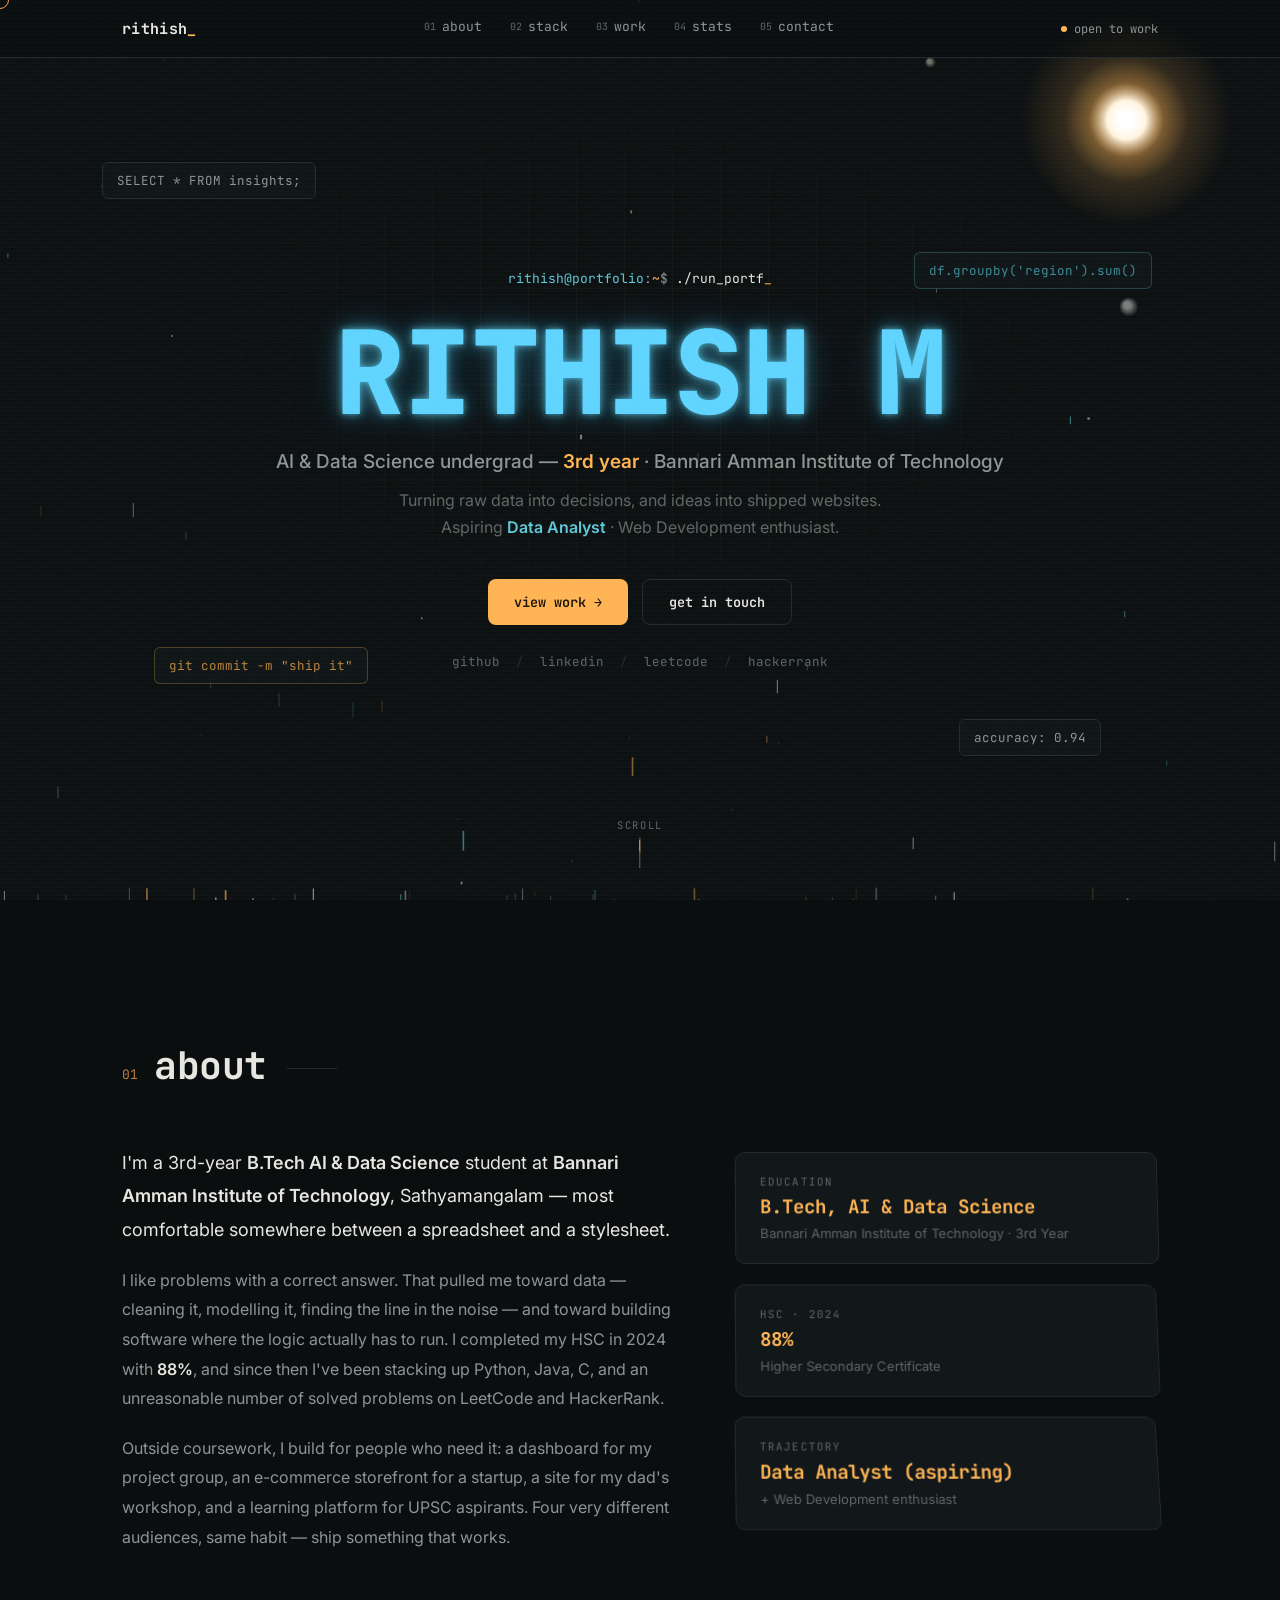
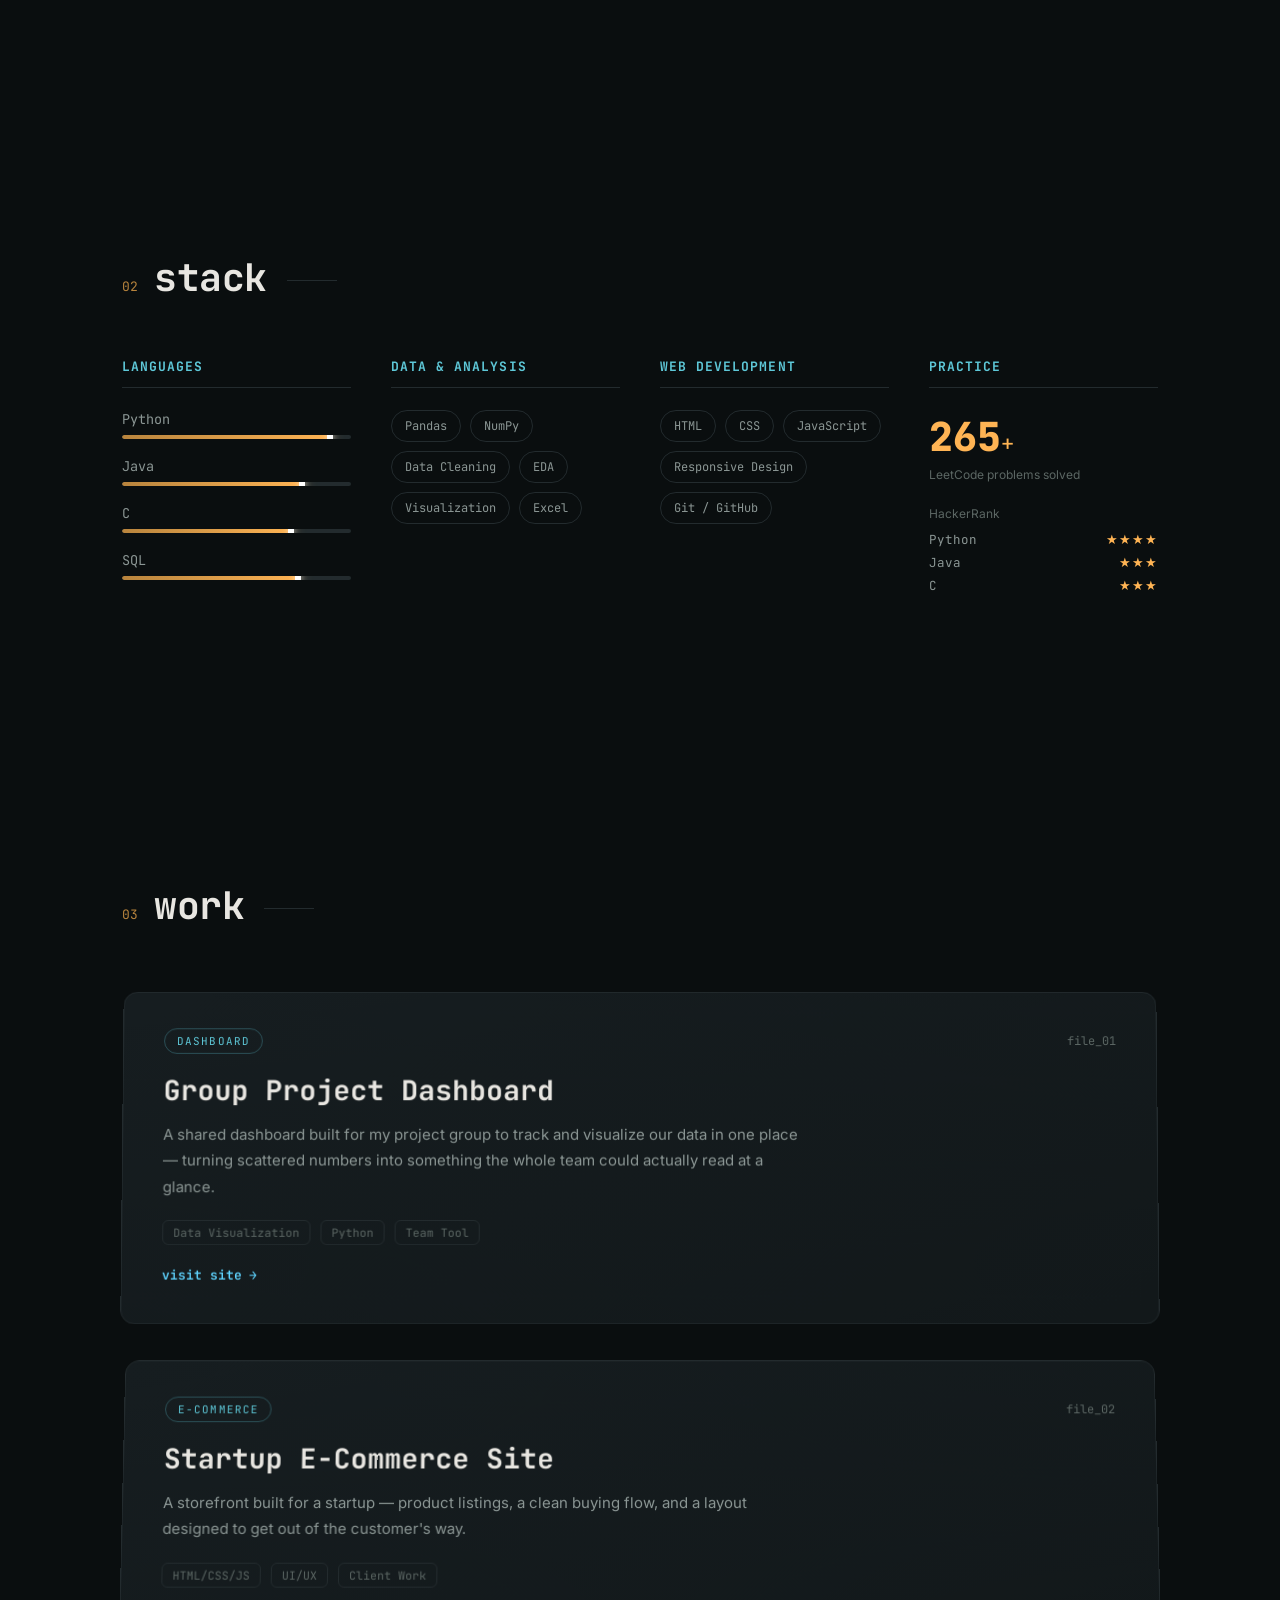
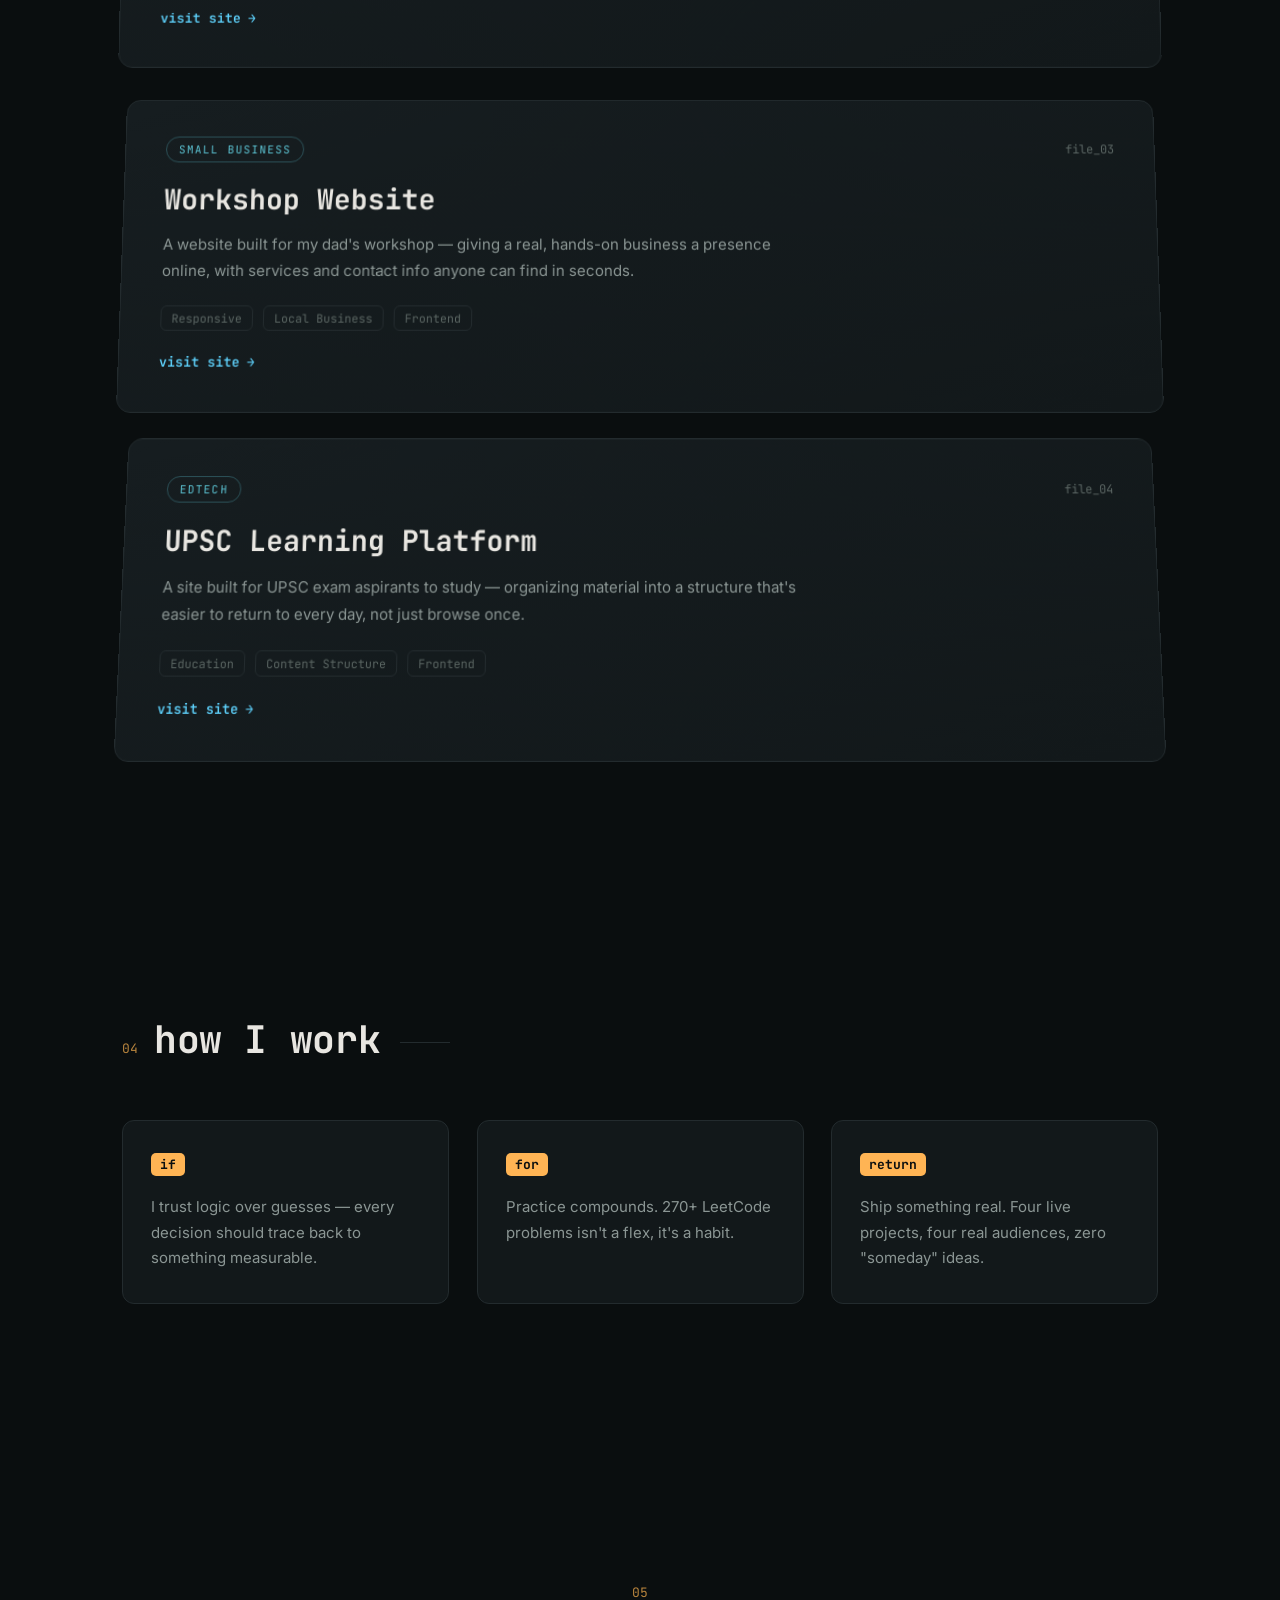
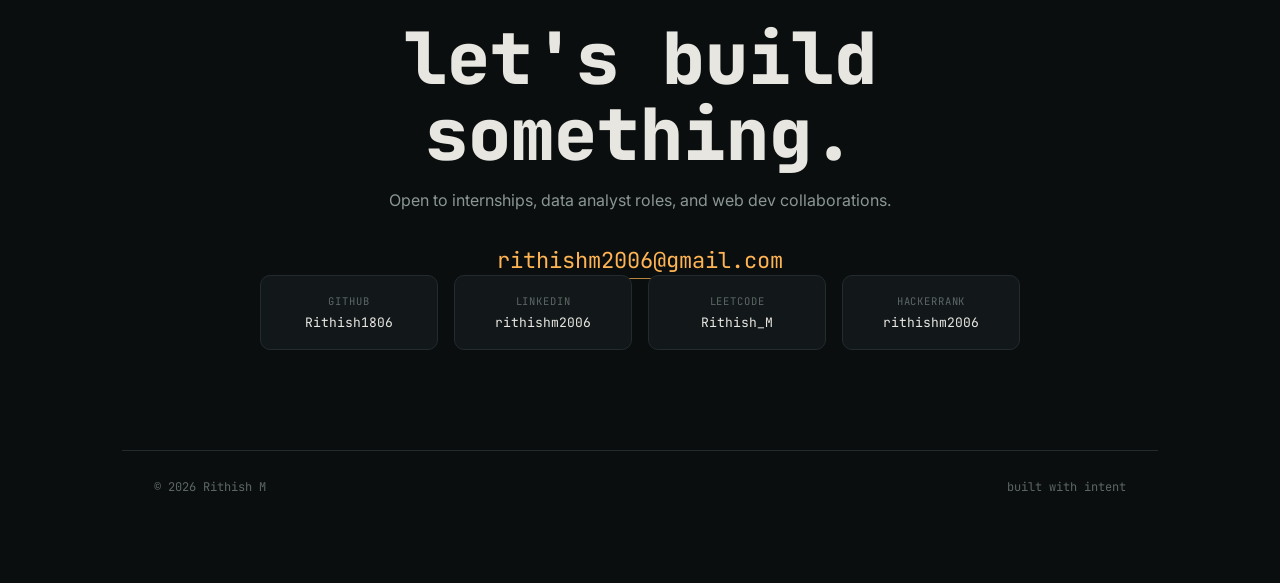
==== commit d1ef91f2: "animation added" ====
--- a/index.html
+++ b/index.html
@@ -339,6 +339,6 @@
   </footer>
 </section>
 
-<script src="script.js"></script>
+<script src="script.js?v=2"></script>
 </body>
 </html>
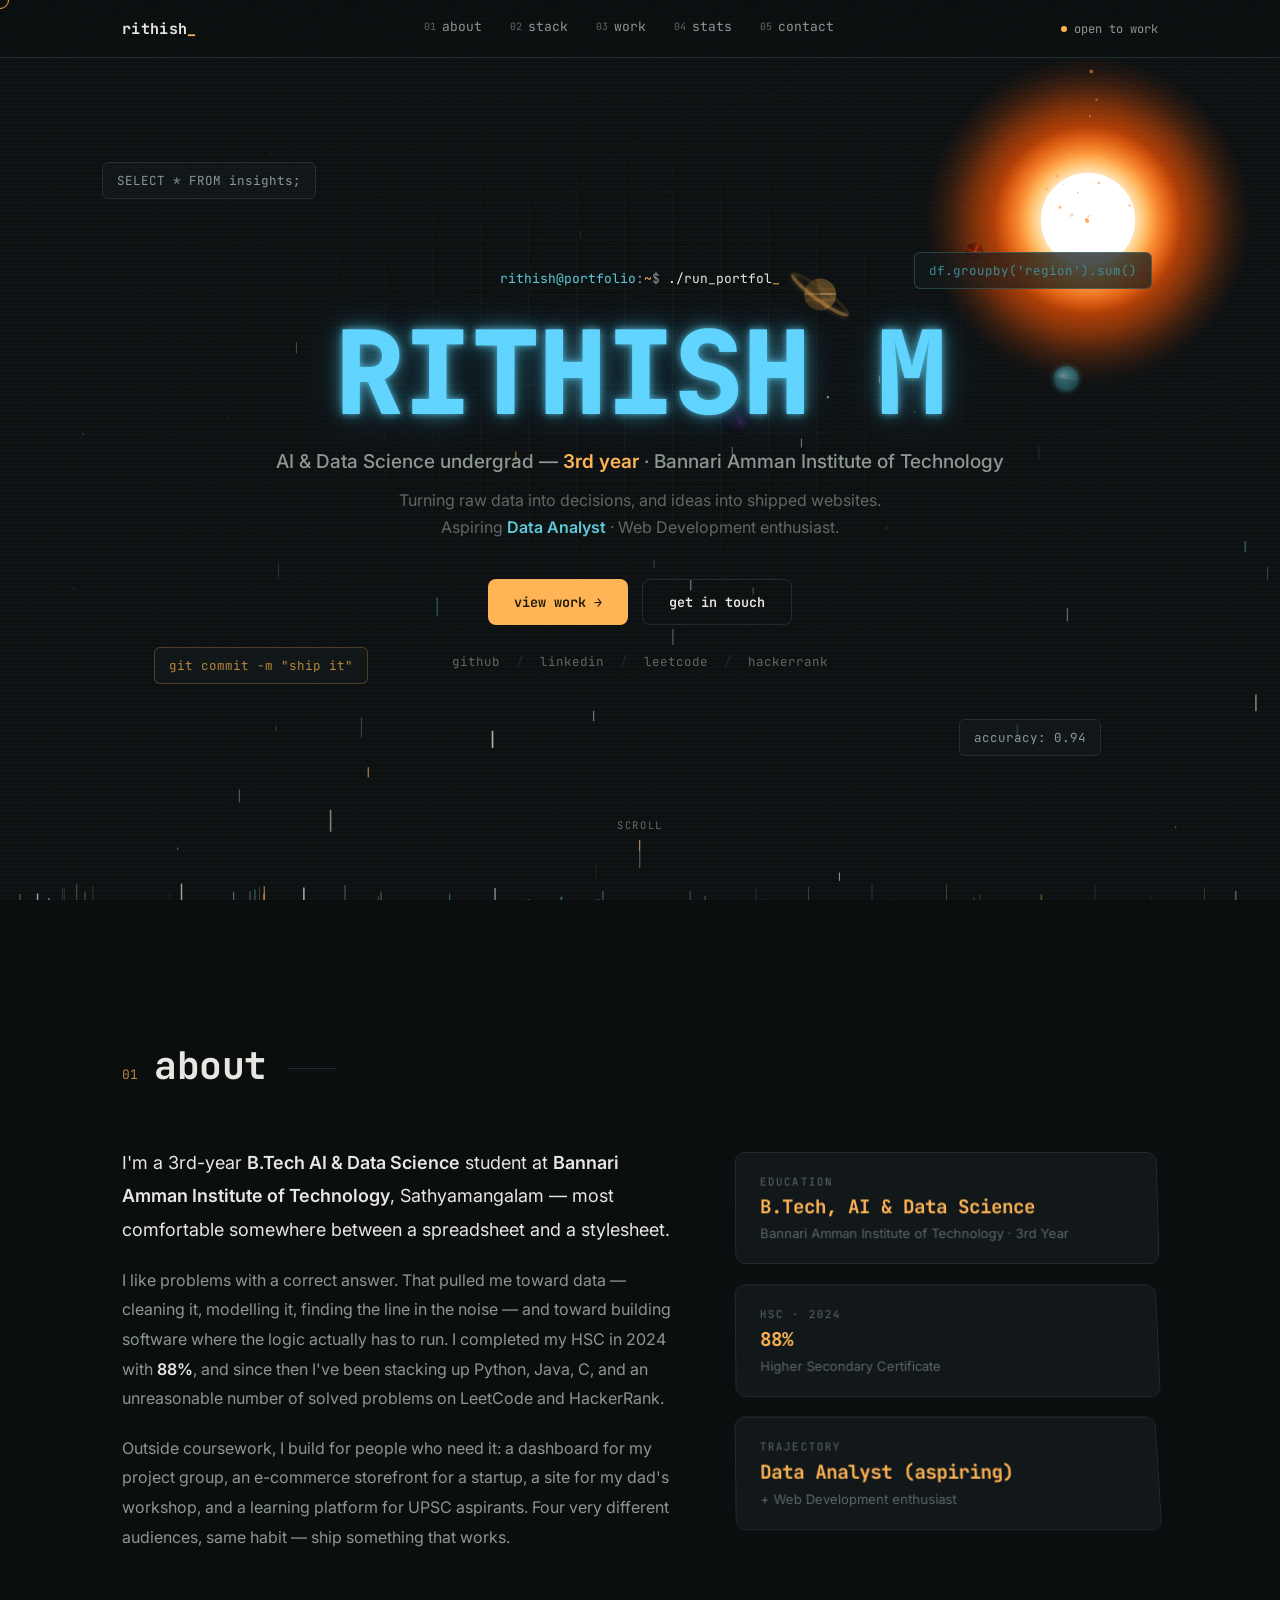
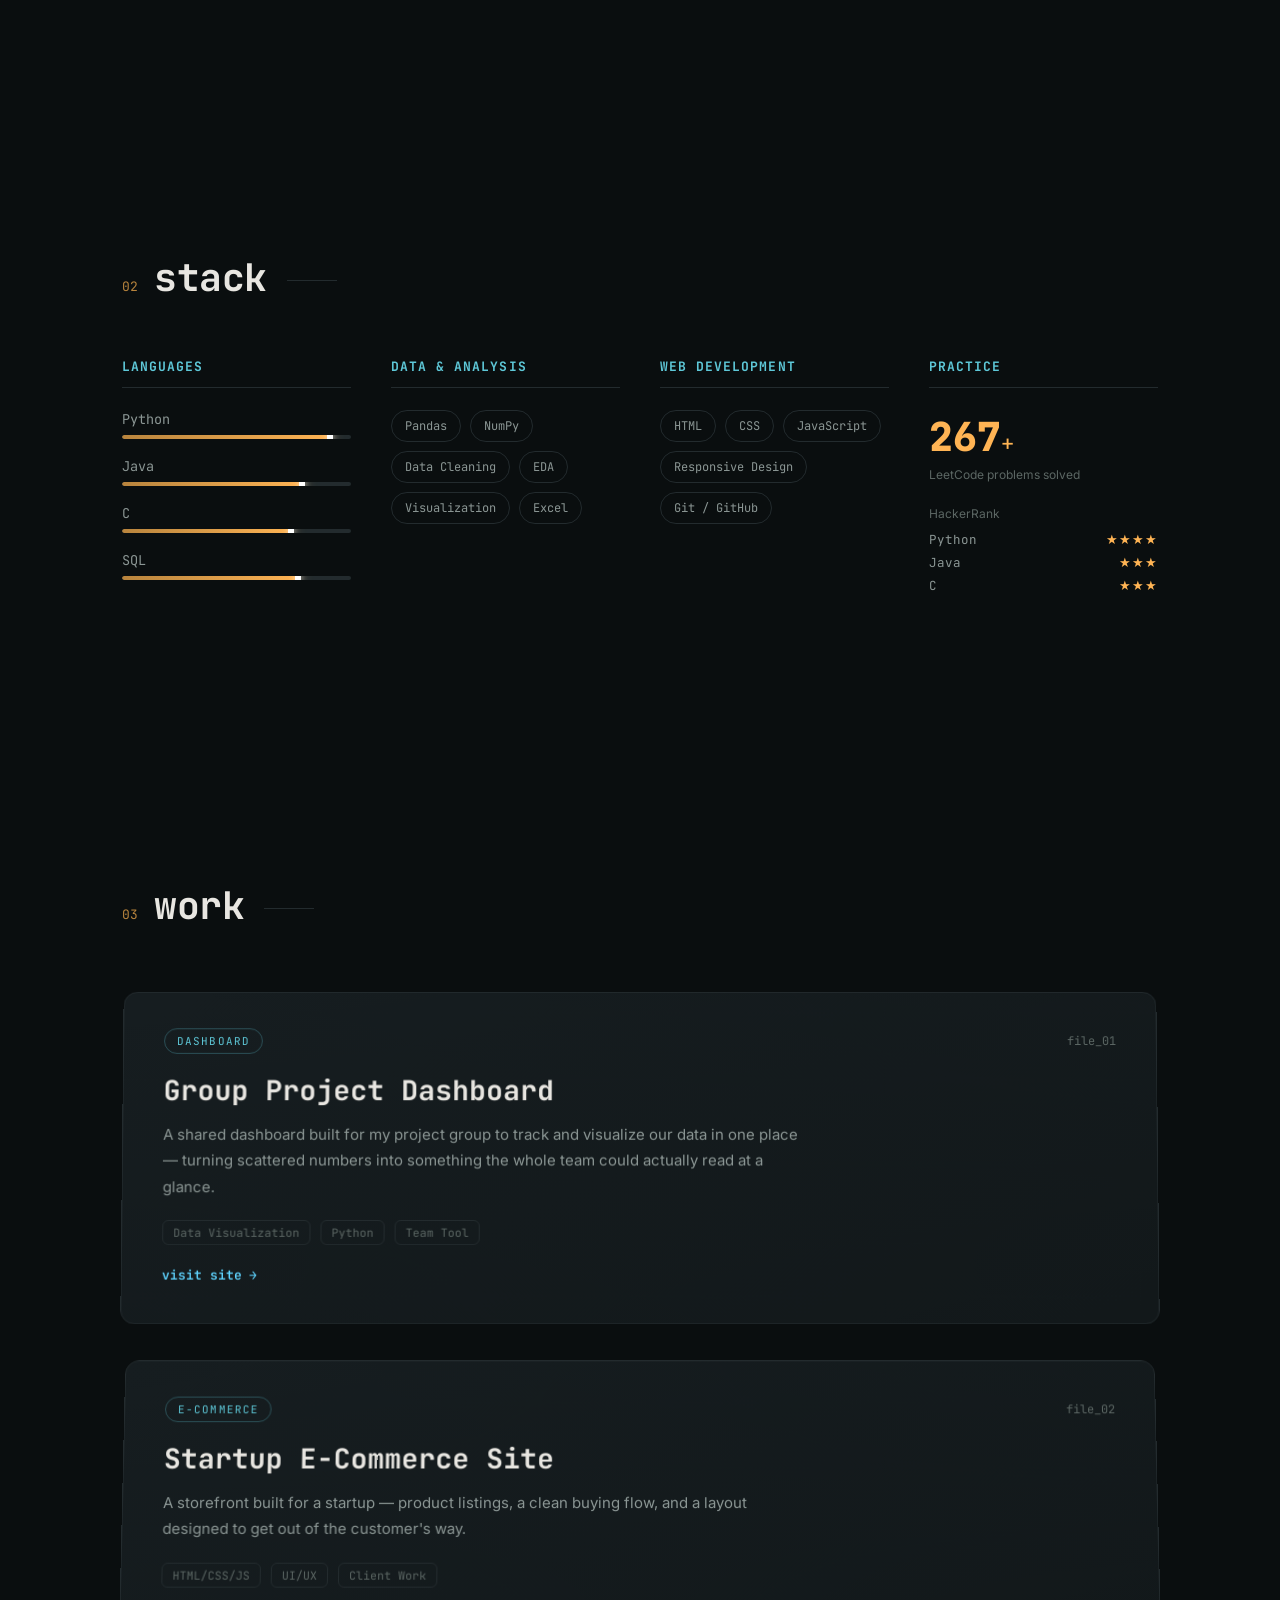
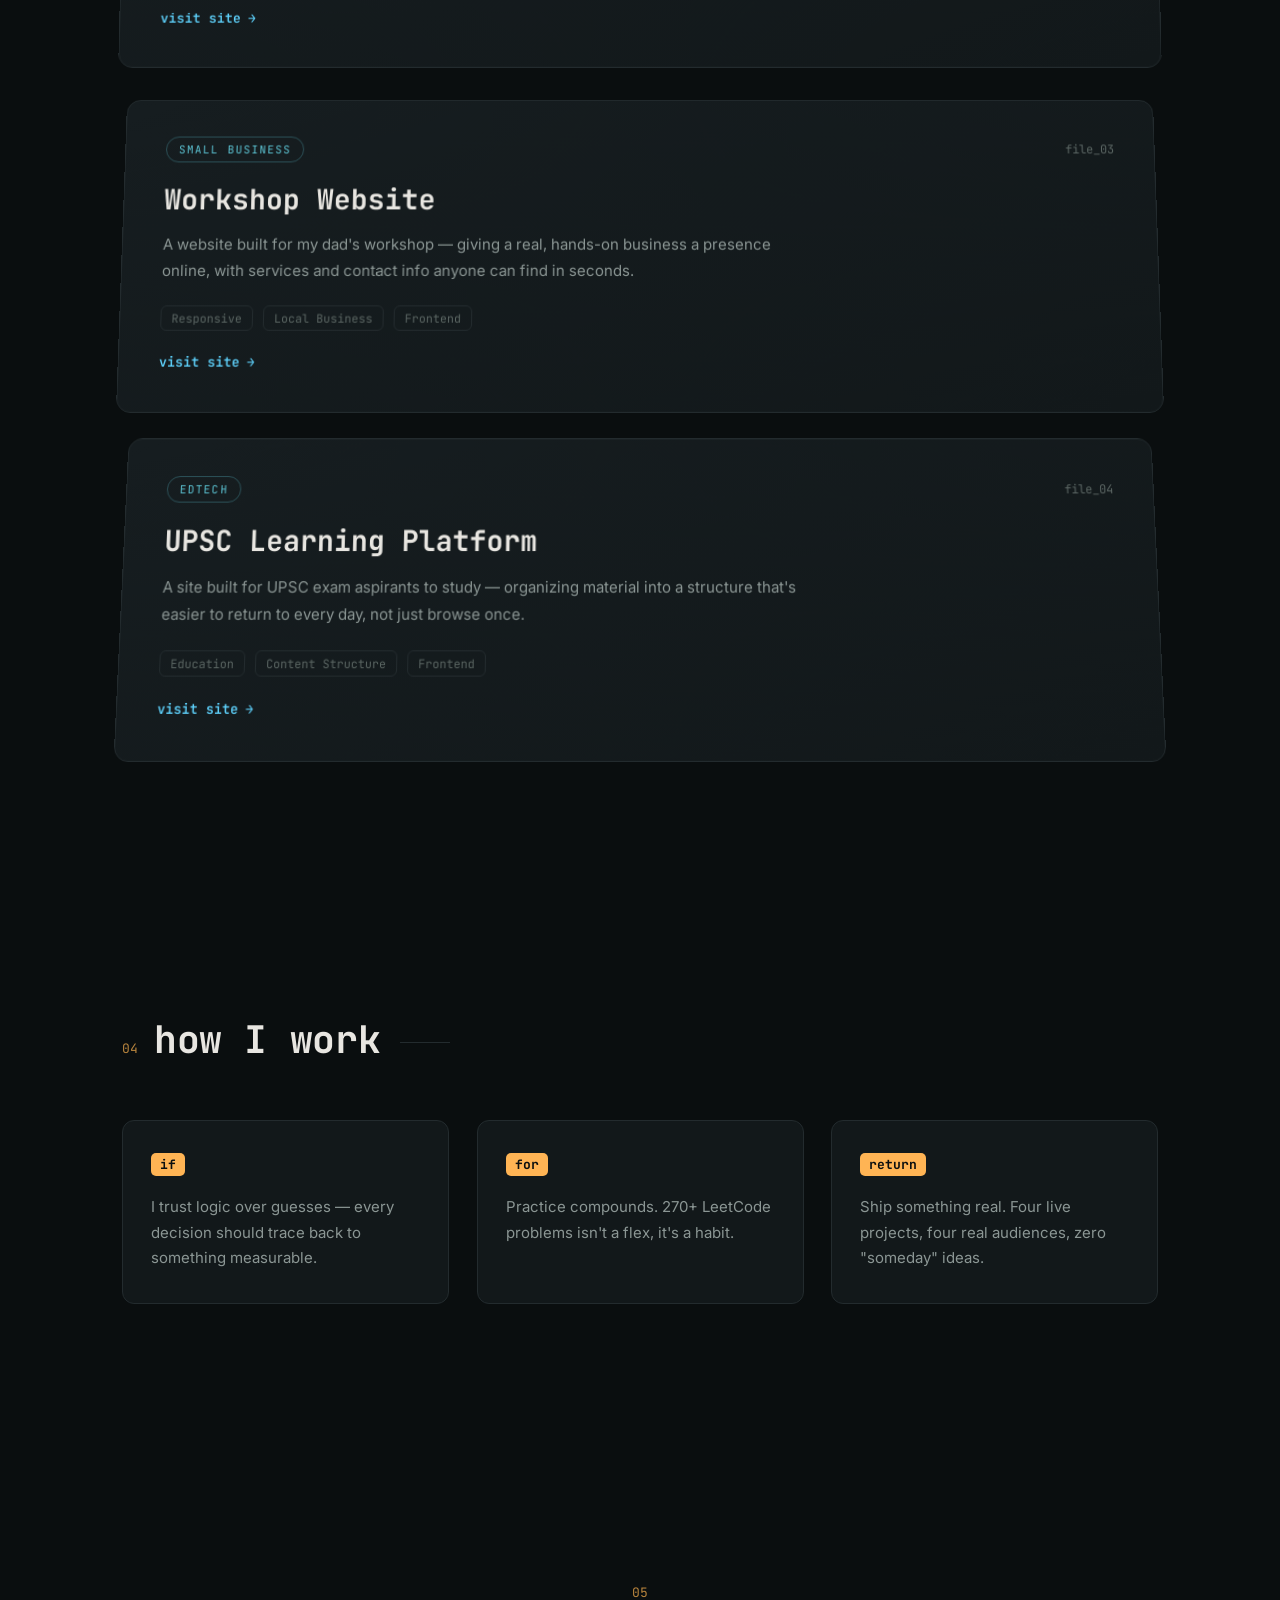
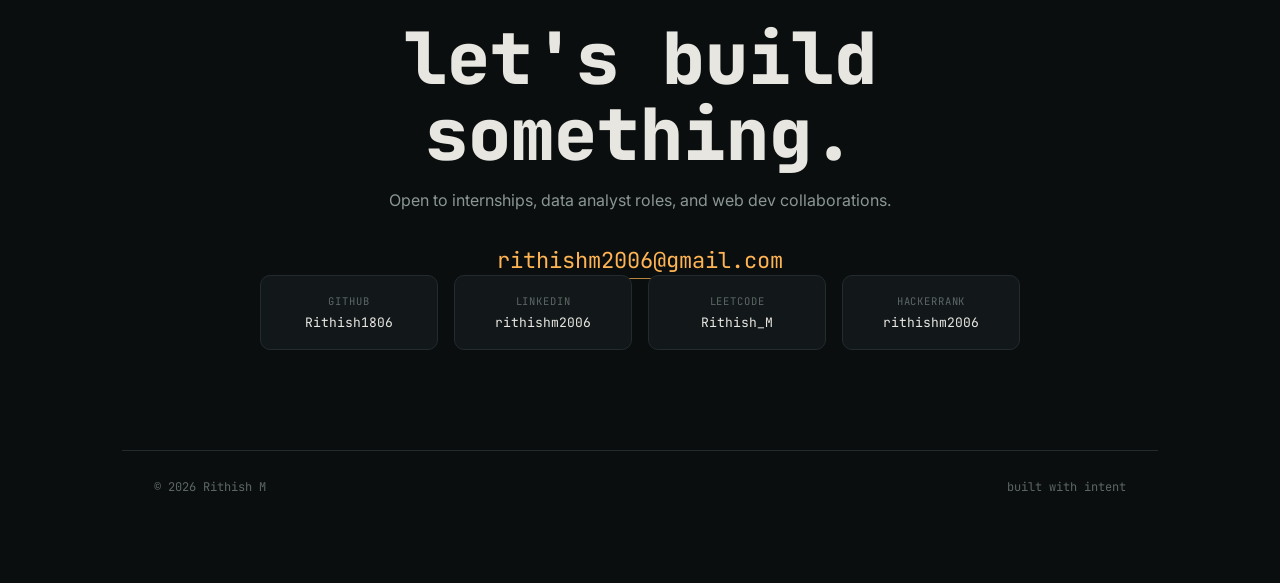
==== commit a1033608: "Cache bust script and style imports" ====
--- a/index.html
+++ b/index.html
@@ -7,7 +7,7 @@
 <link rel="preconnect" href="https://fonts.googleapis.com">
 <link rel="preconnect" href="https://fonts.gstatic.com" crossorigin>
 <link href="https://fonts.googleapis.com/css2?family=JetBrains+Mono:wght@400;500;600;700;800&family=Inter:wght@400;500;600;700&display=swap" rel="stylesheet">
-<link rel="stylesheet" href="style.css">
+<link rel="stylesheet" href="style.css?v=3">
 <link rel="icon" type="image/svg+xml" href="favicon.svg">
 </head>
 <body>
@@ -339,6 +339,6 @@
   </footer>
 </section>
 
-<script src="script.js?v=2"></script>
+<script src="script.js?v=3"></script>
 </body>
 </html>
--- a/style.css
+++ b/style.css
@@ -143,6 +143,18 @@
 }
 .nav-links a:hover { color: var(--amber); }
 
+.nav-links a.active {
+  color: var(--amber);
+}
+.nav-links a.active::after {
+  transform: scaleX(1) !important;
+  transform-origin: left !important;
+  box-shadow: 0 0 8px var(--amber);
+}
+.nav-links a.active .nav-num {
+  color: var(--amber);
+}
+
 .nav-num {
   font-size: 10px; color: var(--text-faint);
 }
@@ -420,6 +432,40 @@
   max-width: var(--container); margin: 0 auto;
   padding: 140px 32px;
   position: relative;
+  overflow: hidden;
+}
+
+.section::before {
+  content: '';
+  position: absolute;
+  top: 0; left: 0; width: 100%; height: 2px;
+  background: linear-gradient(90deg, transparent 5%, var(--amber) 30%, var(--jarvis) 70%, transparent 95%);
+  opacity: 0;
+  pointer-events: none;
+  z-index: 5;
+}
+
+.section.active-sweep::before {
+  animation: sweepLine 1.6s cubic-bezier(0.25, 1, 0.5, 1) forwards;
+}
+
+@keyframes sweepLine {
+  0% {
+    top: 0;
+    opacity: 0;
+  }
+  15% {
+    opacity: 0.75;
+    box-shadow: 0 0 10px rgba(255, 180, 84, 0.4), 0 0 20px rgba(95, 212, 255, 0.2);
+  }
+  85% {
+    opacity: 0.75;
+    box-shadow: 0 0 10px rgba(255, 180, 84, 0.4), 0 0 20px rgba(95, 212, 255, 0.2);
+  }
+  100% {
+    top: 100%;
+    opacity: 0;
+  }
 }
 
 .section-head {
